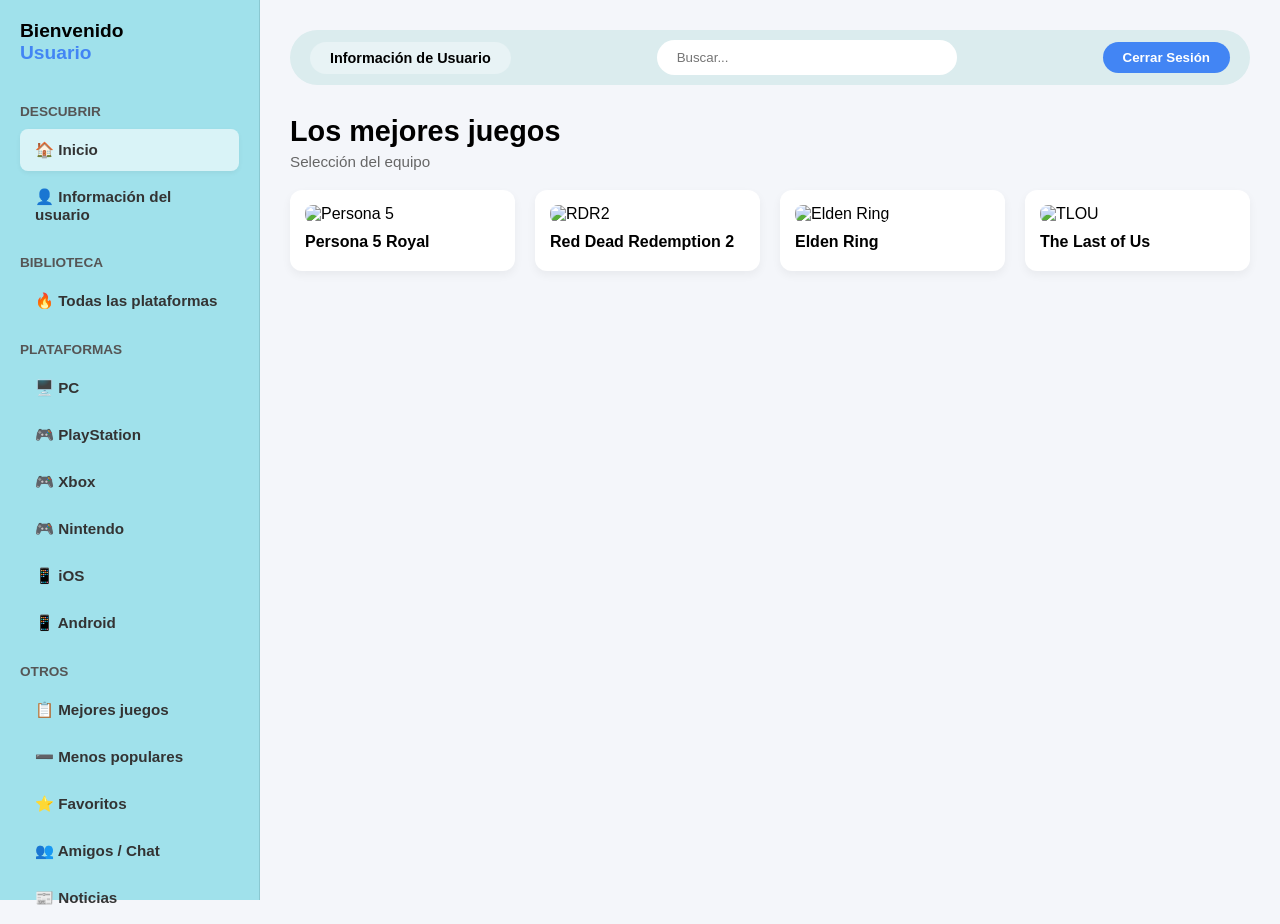
==== dashboard.html @ 687618e6 "Update dashboard.html" ====
<!DOCTYPE html>
<html lang="es">
<head>
    <meta charset="UTF-8">
    <meta name="viewport" content="width=device-width, initial-scale=1.0">
    <title>Dashboard - Comunidad Gamer</title>
    <link rel="stylesheet" href="./css/style.css">
</head>
<body>
    <div class="app-layout">
        
        <aside class="sidebar">
            <h2>Bienvenido <br><span id="navUsername" style="color: #4285f4;">Usuario</span></h2>
            
            <div class="nav-group">
                <h3>Descubrir</h3>
                <button class="nav-item active" data-target="inicio">🏠 Inicio</button>
                <button class="nav-item" data-target="perfil">👤 Información del usuario</button>
            </div>

            <div class="nav-group">
                <h3>Biblioteca</h3>
                <button class="nav-item" data-target="tendencias" data-platform="all">🔥 Todas las plataformas</button>
            </div>

            <!-- NUEVO: Plataformas -->
            <div class="nav-group">
                <h3>Plataformas</h3>
                <button class="nav-item platform-btn" data-platform="1">🖥️ PC</button>
                <button class="nav-item platform-btn" data-platform="2">🎮 PlayStation</button>
                <button class="nav-item platform-btn" data-platform="3">🎮 Xbox</button>
                <button class="nav-item platform-btn" data-platform="4">🎮 Nintendo</button>
                <button class="nav-item platform-btn" data-platform="6">📱 iOS</button>
                <button class="nav-item platform-btn" data-platform="7">📱 Android</button>
            </div>

            <div class="nav-group">
                <h3>Otros</h3>
                <button class="nav-item" data-target="mejores">📋 Mejores juegos</button>
                <button class="nav-item" data-target="menos">➖ Menos populares</button>
                <button class="nav-item" data-target="favoritos">⭐ Favoritos</button>
                <button class="nav-item" data-target="amigos">👥 Amigos / Chat</button>
                <button class="nav-item" data-target="noticias">📰 Noticias</button>
            </div>
        </aside>

        <main class="main-area">
            <header class="topbar">
                <div class="user-badge">Información de Usuario</div>
                <input type="text" class="search-input" placeholder="Buscar...">
                <button id="btnCerrarSesion" class="btn-logout">Cerrar Sesión</button>
            </header>

            <section id="inicio" class="view-section">
                <h1 class="section-title">Los mejores juegos</h1>
                <p class="section-subtitle">Selección del equipo</p>
                <div class="game-grid">
                    <div class="game-card"><img src="https://media.rawg.io/media/games/b2a/b2a1bc2ccbf1a56673ebf115594b29bb.jpg" alt="Persona 5"><h4>Persona 5 Royal</h4></div>
                    <div class="game-card"><img src="https://media.rawg.io/media/games/511/5118aff5091cb3efec399c808f8c598f.jpg" alt="RDR2"><h4>Red Dead Redemption 2</h4></div>
                    <div class="game-card"><img src="https://media.rawg.io/media/games/5ec/5ecac5cb026ec26a56efcc546364e348.jpg" alt="Elden Ring"><h4>Elden Ring</h4></div>
                    <div class="game-card"><img src="https://media.rawg.io/media/games/713/713269608dc8f2f40f5a670a14b2de94.jpg" alt="TLOU"><h4>The Last of Us</h4></div>
                </div>
            </section>

            <section id="perfil" class="view-section d-none">
                <h1 class="section-title">Perfil del Usuario</h1>
                <div style="background: #fff; padding: 30px; border-radius: 15px; margin-top: 20px; box-shadow: 0 4px 8px rgba(0,0,0,0.05); max-width: 500px;">
                    <p><strong>Usuario:</strong> <span id="displayUser">Cargando...</span></p>
                    <p><strong>Correo:</strong> <span id="displayEmail">Cargando...</span></p>
                    <p><strong>Plataforma Favorita:</strong> Multiplataforma</p>
                </div>
            </section>

            <!-- Sección de tendencias (ahora dinámica para plataformas) -->
            <section id="tendencias" class="view-section d-none">
                <h1 class="section-title" id="tituloPlataforma">Juegos</h1>
                <p class="section-subtitle" id="subtituloPlataforma">Explora los títulos más populares</p>
                <div class="game-grid" id="contenedor-juegos">
                    <p>Cargando catálogo...</p>
                </div>
                <button id="btnCargarMas" class="btn-juego" style="margin: 20px auto; display: none; width: auto; padding: 12px 40px; background: #4285f4; border: none; border-radius: 30px; color: white; font-weight: bold; cursor: pointer;">Cargar más</button>
            </section>

            <section id="amigos" class="view-section d-none">
                <h1 class="section-title">Comunidad y Amigos</h1>
                
                <h3 style="margin: 20px 0 10px; font-size: 1.1rem;">Sugerencias de Amistad</h3>
                <div class="friends-container">
                    <div class="friend-card">
                        <div class="friend-info">
                            <div class="friend-avatar" style="background: #e74c3c;">B</div>
                            <div>
                                <h4 style="margin-bottom: 3px;">El Bartolito</h4>
                                <span style="font-size: 0.8rem; color: #666;">Activo hace 2 min.</span>
                            </div>
                        </div>
                        <button class="btn-add-friend" onclick="alert('Solicitud enviada a El Bartolito')">+ Agregar amigo</button>
                    </div>
                    <div class="friend-card">
                        <div class="friend-info">
                            <div class="friend-avatar" style="background: #2ecc71;">L</div>
                            <div>
                                <h4 style="margin-bottom: 3px;">El_Linuxero</h4>
                                <span style="font-size: 0.8rem; color: #666;">Activo hace 2 hor.</span>
                            </div>
                        </div>
                        <button class="btn-add-friend" onclick="alert('Solicitud enviada a El_Linuxero')">+ Agregar amigo</button>
                    </div>
                </div>

                <h3 style="margin: 20px 0 10px; font-size: 1.1rem;">Foro Global</h3>
                <div class="chat-box" id="caja-mensajes"></div>
                <div class="chat-input-area">
                    <input type="text" id="inputMensaje" placeholder="Escribe un mensaje en el foro...">
                    <button id="btnEnviarMensaje">Enviar</button>
                </div>
            </section>

            <section id="noticias" class="view-section d-none">
                <h1 class="section-title">Últimas noticias de videojuegos</h1>
                <div style="display: flex; gap: 20px; background: #fff; padding: 20px; border-radius: 12px; margin-top: 20px;">
                    <img src="https://images.unsplash.com/photo-1542751371-adc38448a05e?q=80&w=400&auto=format&fit=crop" alt="News" style="width: 250px; border-radius: 10px; object-fit: cover;">
                    <div>
                        <h2 style="margin-bottom: 10px;">Actualización de Temporada</h2>
                        <p style="color: #555;">Se han filtrado nuevas mecánicas multiplataforma y actualizaciones de servidores para mejorar la latencia en partidas competitivas.</p>
                    </div>
                </div>
            </section>

            <section id="mejores" class="view-section d-none"><h1 class="section-title">Mejores Juegos</h1><p>Próximamente...</p></section>
            <section id="menos" class="view-section d-none"><h1 class="section-title">Menos populares</h1><p>Próximamente...</p></section>
            <section id="favoritos" class="view-section d-none"><h1 class="section-title">Favoritos</h1><p>Próximamente...</p></section>

        </main>
    </div>

    <script type="module" src="./js/firebase-config.js"></script>
    <script type="module" src="./js/app.js"></script>
</body>
</html>
---- css/style.css ----
:root {
    --bg-sidebar: #a0e1eb;
    --bg-main: #f4f6fa;
    --text-dark: #333;
    --btn-blue: #4285f4;
}

* { margin: 0; padding: 0; box-sizing: border-box; font-family: 'Segoe UI', Tahoma, Geneva, Verdana, sans-serif; }

body { background-color: var(--bg-main); height: 100vh; overflow: hidden; }

/* --- Layout Principal --- */
.app-layout { display: flex; height: 100vh; }

/* --- Menú Lateral --- */
.sidebar {
    width: 260px; background-color: var(--bg-sidebar); padding: 20px;
    display: flex; flex-direction: column; flex-shrink: 0; border-right: 1px solid #8ac8d1;
}
.sidebar h2 { font-size: 1.2rem; color: #000; margin-bottom: 25px; }
.nav-group h3 { font-size: 0.85rem; color: #555; margin: 15px 0 10px 0; font-weight: bold; text-transform: uppercase;}

.nav-item {
    width: 100%; padding: 12px 15px; margin-bottom: 5px; border: none; background: transparent;
    border-radius: 8px; text-align: left; cursor: pointer; font-weight: bold; color: var(--text-dark);
    transition: 0.2s; font-size: 0.95rem;
}
.nav-item.active, .nav-item:hover { background-color: rgba(255,255,255,0.6); box-shadow: 0 2px 5px rgba(0,0,0,0.05); }

/* --- Área Principal --- */
.main-area { flex-grow: 1; padding: 30px; overflow-y: auto; }

/* --- Barra Superior --- */
.topbar {
    display: flex; justify-content: space-between; align-items: center;
    background-color: #dbecee; padding: 10px 20px; border-radius: 30px; margin-bottom: 30px;
}
.user-badge { background: #e8f3f5; padding: 8px 20px; border-radius: 20px; font-weight: bold; font-size: 0.9rem;}
.search-input { border: none; padding: 10px 20px; border-radius: 20px; width: 300px; outline: none; }
.btn-logout { background: var(--btn-blue); color: white; border: none; padding: 8px 20px; border-radius: 20px; cursor: pointer; font-weight: bold;}

/* --- Secciones y Tarjetas --- */
.view-section { animation: fadeIn 0.3s; }
.d-none { display: none !important; }
.section-title { font-size: 1.8rem; margin-bottom: 5px; color: #000; }
.section-subtitle { color: #666; margin-bottom: 20px; font-size: 0.95rem; }

.game-grid { display: grid; grid-template-columns: repeat(auto-fill, minmax(200px, 1fr)); gap: 20px; }
.game-card { background: #fff; border-radius: 12px; padding: 15px; box-shadow: 0 4px 10px rgba(0,0,0,0.05); text-align: left; }
.game-card img { width: 100%; height: 200px; object-fit: cover; border-radius: 8px; margin-bottom: 10px; }
.game-card h4 { font-size: 1rem; color: #000; margin-bottom: 5px; white-space: nowrap; overflow: hidden; text-overflow: ellipsis; }
.game-card .platforms { font-size: 0.75rem; color: #666; margin-bottom: 10px; font-weight: bold; }
.game-card .btn-juego { width: 100%; padding: 8px; background: #000; color: #fff; border: none; border-radius: 6px; cursor: pointer; font-weight: bold; }

/* --- Lista de Amigos y Chat --- */
.friends-container { display: flex; gap: 20px; flex-wrap: wrap; margin-bottom: 30px; }
.friend-card { background: #fff; display: flex; align-items: center; justify-content: space-between; padding: 15px; border-radius: 12px; width: calc(50% - 10px); box-shadow: 0 2px 5px rgba(0,0,0,0.05); }
.friend-info { display: flex; align-items: center; gap: 15px; }
.friend-avatar { width: 50px; height: 50px; background: #ccc; border-radius: 50%; display: flex; align-items: center; justify-content: center; font-weight: bold; font-size: 1.2rem; color: #fff; }
.btn-add-friend { background: var(--btn-blue); color: white; border: none; padding: 8px 15px; border-radius: 20px; cursor: pointer; font-weight: bold; font-size: 0.85rem; }

.chat-box { background: #fff; height: 350px; border-radius: 12px; padding: 20px; overflow-y: auto; box-shadow: 0 4px 8px rgba(0,0,0,0.05); margin-bottom: 15px; border: 1px solid #eee; }
.chat-input-area { display: flex; gap: 10px; }
.chat-input-area input { flex-grow: 1; padding: 15px; border: 1px solid #ddd; border-radius: 12px; outline: none; }
.chat-input-area button { padding: 15px 30px; background: #000; color: #fff; border: none; border-radius: 12px; cursor: pointer; font-weight: bold; }

.msg-bubble { background: #f0f2f5; padding: 10px 15px; border-radius: 15px; display: inline-block; max-width: 70%; margin-bottom: 10px; }
.msg-mine { background: #a0e1eb; text-align: right; margin-left: auto; display: block; }
.msg-author { font-size: 0.8rem; font-weight: bold; color: #555; display: block; margin-bottom: 3px; }

@keyframes fadeIn { from { opacity: 0; } to { opacity: 1; } }
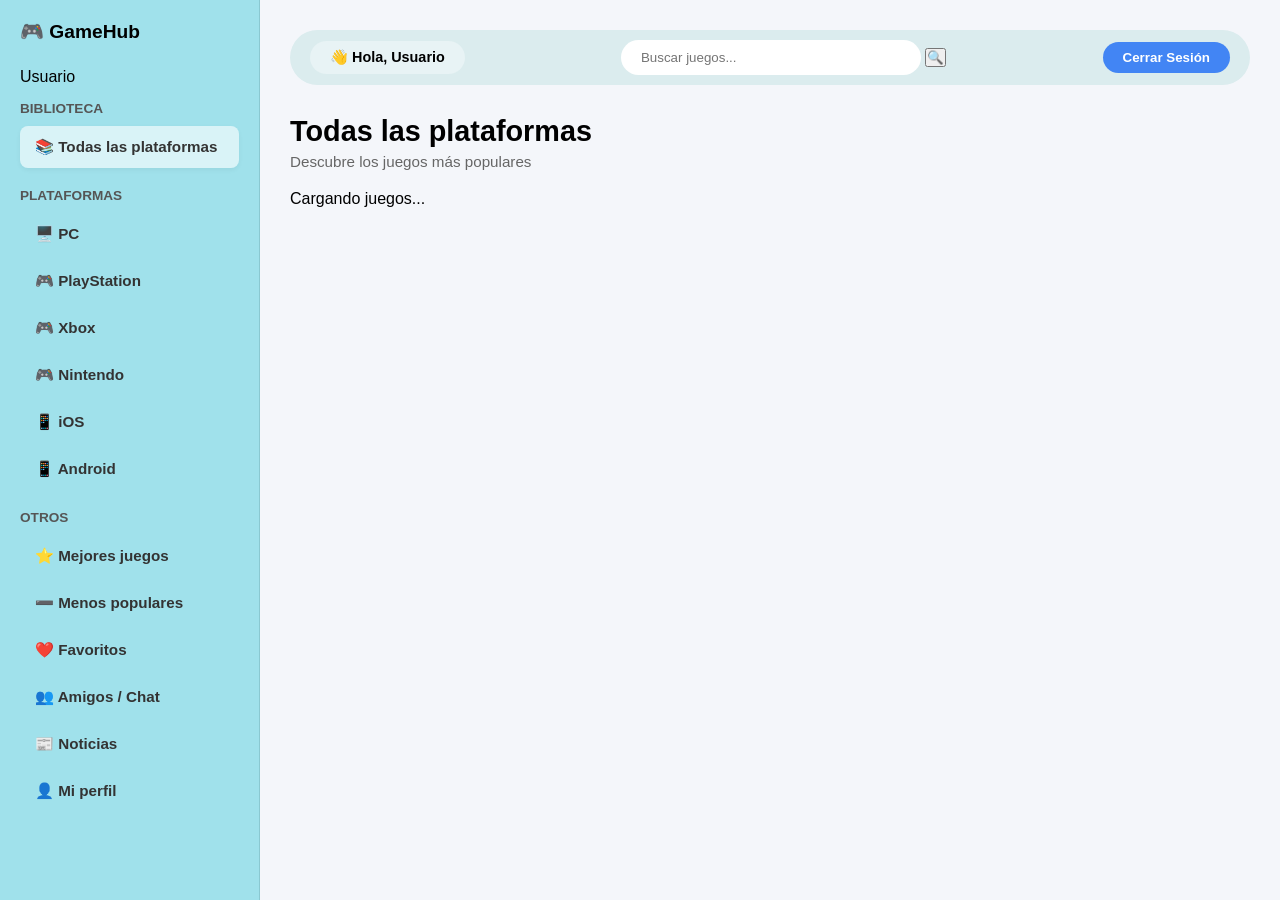
==== commit 45328cd8: "Update dashboard.html" ====
--- a/dashboard.html
+++ b/dashboard.html
@@ -9,127 +9,131 @@
 <body>
     <div class="app-layout">
         
+        <!-- Sidebar -->
         <aside class="sidebar">
-            <h2>Bienvenido <br><span id="navUsername" style="color: #4285f4;">Usuario</span></h2>
-            
-            <div class="nav-group">
-                <h3>Descubrir</h3>
-                <button class="nav-item active" data-target="inicio">🏠 Inicio</button>
-                <button class="nav-item" data-target="perfil">👤 Información del usuario</button>
+            <div class="sidebar-brand">
+                <h2>🎮 GameHub</h2>
+                <span id="navUsername" class="user-name">Usuario</span>
             </div>
 
-            <div class="nav-group">
-                <h3>Biblioteca</h3>
-                <button class="nav-item" data-target="tendencias" data-platform="all">🔥 Todas las plataformas</button>
-            </div>
+            <nav class="sidebar-nav">
+                <!-- BIBLIOTECA -->
+                <div class="nav-group">
+                    <h3>Biblioteca</h3>
+                    <button class="nav-item active" data-target="inicio" data-platform="all">📚 Todas las plataformas</button>
+                </div>
 
-            <!-- NUEVO: Plataformas -->
-            <div class="nav-group">
-                <h3>Plataformas</h3>
-                <button class="nav-item platform-btn" data-platform="1">🖥️ PC</button>
-                <button class="nav-item platform-btn" data-platform="2">🎮 PlayStation</button>
-                <button class="nav-item platform-btn" data-platform="3">🎮 Xbox</button>
-                <button class="nav-item platform-btn" data-platform="4">🎮 Nintendo</button>
-                <button class="nav-item platform-btn" data-platform="6">📱 iOS</button>
-                <button class="nav-item platform-btn" data-platform="7">📱 Android</button>
-            </div>
+                <!-- PLATAFORMAS -->
+                <div class="nav-group">
+                    <h3>Plataformas</h3>
+                    <button class="nav-item platform-btn" data-platform="1">🖥️ PC</button>
+                    <button class="nav-item platform-btn" data-platform="2">🎮 PlayStation</button>
+                    <button class="nav-item platform-btn" data-platform="3">🎮 Xbox</button>
+                    <button class="nav-item platform-btn" data-platform="4">🎮 Nintendo</button>
+                    <button class="nav-item platform-btn" data-platform="6">📱 iOS</button>
+                    <button class="nav-item platform-btn" data-platform="7">📱 Android</button>
+                </div>
 
-            <div class="nav-group">
-                <h3>Otros</h3>
-                <button class="nav-item" data-target="mejores">📋 Mejores juegos</button>
-                <button class="nav-item" data-target="menos">➖ Menos populares</button>
-                <button class="nav-item" data-target="favoritos">⭐ Favoritos</button>
-                <button class="nav-item" data-target="amigos">👥 Amigos / Chat</button>
-                <button class="nav-item" data-target="noticias">📰 Noticias</button>
-            </div>
+                <!-- OTROS -->
+                <div class="nav-group">
+                    <h3>Otros</h3>
+                    <button class="nav-item" data-target="mejores">⭐ Mejores juegos</button>
+                    <button class="nav-item" data-target="menos">➖ Menos populares</button>
+                    <button class="nav-item" data-target="favoritos">❤️ Favoritos</button>
+                    <button class="nav-item" data-target="amigos">👥 Amigos / Chat</button>
+                    <button class="nav-item" data-target="noticias">📰 Noticias</button>
+                    <button class="nav-item" data-target="perfil">👤 Mi perfil</button>
+                </div>
+            </nav>
         </aside>
 
+        <!-- Área principal -->
         <main class="main-area">
+            <!-- Topbar -->
             <header class="topbar">
-                <div class="user-badge">Información de Usuario</div>
-                <input type="text" class="search-input" placeholder="Buscar...">
+                <div class="user-badge">👋 Hola, <span id="displayUserShort">Usuario</span></div>
+                <div class="search-wrapper">
+                    <input type="text" id="searchInput" class="search-input" placeholder="Buscar juegos...">
+                    <button id="btnBuscar" class="btn-search">🔍</button>
+                </div>
                 <button id="btnCerrarSesion" class="btn-logout">Cerrar Sesión</button>
             </header>
 
+            <!-- Sección de Inicio (dinámica) -->
             <section id="inicio" class="view-section">
-                <h1 class="section-title">Los mejores juegos</h1>
-                <p class="section-subtitle">Selección del equipo</p>
-                <div class="game-grid">
-                    <div class="game-card"><img src="https://media.rawg.io/media/games/b2a/b2a1bc2ccbf1a56673ebf115594b29bb.jpg" alt="Persona 5"><h4>Persona 5 Royal</h4></div>
-                    <div class="game-card"><img src="https://media.rawg.io/media/games/511/5118aff5091cb3efec399c808f8c598f.jpg" alt="RDR2"><h4>Red Dead Redemption 2</h4></div>
-                    <div class="game-card"><img src="https://media.rawg.io/media/games/5ec/5ecac5cb026ec26a56efcc546364e348.jpg" alt="Elden Ring"><h4>Elden Ring</h4></div>
-                    <div class="game-card"><img src="https://media.rawg.io/media/games/713/713269608dc8f2f40f5a670a14b2de94.jpg" alt="TLOU"><h4>The Last of Us</h4></div>
+                <div class="section-header">
+                    <h1 class="section-title" id="tituloSeccion">Todas las plataformas</h1>
+                    <p class="section-subtitle" id="subtituloSeccion">Descubre los juegos más populares</p>
+                </div>
+                <div class="game-grid" id="contenedor-juegos">
+                    <p class="loading-text">Cargando juegos...</p>
+                </div>
+                <button id="btnCargarMas" class="btn-load-more">Cargar más juegos</button>
+            </section>
+
+            <!-- Otras secciones (ocultas por defecto) -->
+            <section id="mejores" class="view-section d-none">
+                <h1 class="section-title">Mejores juegos</h1>
+                <p>Próximamente...</p>
+            </section>
+            <section id="menos" class="view-section d-none">
+                <h1 class="section-title">Menos populares</h1>
+                <p>Próximamente...</p>
+            </section>
+            <section id="favoritos" class="view-section d-none">
+                <h1 class="section-title">Favoritos</h1>
+                <p>Próximamente...</p>
+            </section>
+            <section id="amigos" class="view-section d-none">
+                <h1 class="section-title">Amigos y Chat</h1>
+                <div class="friends-container">
+                    <div class="friend-card">
+                        <div class="friend-info">
+                            <div class="friend-avatar" style="background: #e74c3c;">B</div>
+                            <div>
+                                <h4>El Bartolito</h4>
+                                <span style="font-size: 0.8rem; color: #666;">Activo hace 2 min.</span>
+                            </div>
+                        </div>
+                        <button class="btn-add-friend" onclick="alert('Solicitud enviada')">+ Agregar</button>
+                    </div>
+                    <div class="friend-card">
+                        <div class="friend-info">
+                            <div class="friend-avatar" style="background: #2ecc71;">L</div>
+                            <div>
+                                <h4>El_Linuxero</h4>
+                                <span style="font-size: 0.8rem; color: #666;">Activo hace 2 horas</span>
+                            </div>
+                        </div>
+                        <button class="btn-add-friend" onclick="alert('Solicitud enviada')">+ Agregar</button>
+                    </div>
+                </div>
+
+                <h3 style="margin: 20px 0 10px;">Foro Global</h3>
+                <div class="chat-box" id="caja-mensajes"></div>
+                <div class="chat-input-area">
+                    <input type="text" id="inputMensaje" placeholder="Escribe un mensaje...">
+                    <button id="btnEnviarMensaje">Enviar</button>
                 </div>
             </section>
-
+            <section id="noticias" class="view-section d-none">
+                <h1 class="section-title">Noticias</h1>
+                <div style="display: flex; gap: 20px; background: #fff; padding: 20px; border-radius: 12px; margin-top: 20px;">
+                    <img src="https://images.unsplash.com/photo-1542751371-adc38448a05e?q=80&w=400&auto=format&fit=crop" alt="News" style="width: 250px; border-radius: 10px; object-fit: cover;">
+                    <div>
+                        <h2 style="margin-bottom: 10px;">Actualización de Temporada</h2>
+                        <p style="color: #555;">Se han filtrado nuevas mecánicas multiplataforma y actualizaciones de servidores.</p>
+                    </div>
+                </div>
+            </section>
             <section id="perfil" class="view-section d-none">
-                <h1 class="section-title">Perfil del Usuario</h1>
-                <div style="background: #fff; padding: 30px; border-radius: 15px; margin-top: 20px; box-shadow: 0 4px 8px rgba(0,0,0,0.05); max-width: 500px;">
+                <h1 class="section-title">Mi Perfil</h1>
+                <div class="profile-card">
                     <p><strong>Usuario:</strong> <span id="displayUser">Cargando...</span></p>
                     <p><strong>Correo:</strong> <span id="displayEmail">Cargando...</span></p>
                     <p><strong>Plataforma Favorita:</strong> Multiplataforma</p>
                 </div>
             </section>
-
-            <!-- Sección de tendencias (ahora dinámica para plataformas) -->
-            <section id="tendencias" class="view-section d-none">
-                <h1 class="section-title" id="tituloPlataforma">Juegos</h1>
-                <p class="section-subtitle" id="subtituloPlataforma">Explora los títulos más populares</p>
-                <div class="game-grid" id="contenedor-juegos">
-                    <p>Cargando catálogo...</p>
-                </div>
-                <button id="btnCargarMas" class="btn-juego" style="margin: 20px auto; display: none; width: auto; padding: 12px 40px; background: #4285f4; border: none; border-radius: 30px; color: white; font-weight: bold; cursor: pointer;">Cargar más</button>
-            </section>
-
-            <section id="amigos" class="view-section d-none">
-                <h1 class="section-title">Comunidad y Amigos</h1>
-                
-                <h3 style="margin: 20px 0 10px; font-size: 1.1rem;">Sugerencias de Amistad</h3>
-                <div class="friends-container">
-                    <div class="friend-card">
-                        <div class="friend-info">
-                            <div class="friend-avatar" style="background: #e74c3c;">B</div>
-                            <div>
-                                <h4 style="margin-bottom: 3px;">El Bartolito</h4>
-                                <span style="font-size: 0.8rem; color: #666;">Activo hace 2 min.</span>
-                            </div>
-                        </div>
-                        <button class="btn-add-friend" onclick="alert('Solicitud enviada a El Bartolito')">+ Agregar amigo</button>
-                    </div>
-                    <div class="friend-card">
-                        <div class="friend-info">
-                            <div class="friend-avatar" style="background: #2ecc71;">L</div>
-                            <div>
-                                <h4 style="margin-bottom: 3px;">El_Linuxero</h4>
-                                <span style="font-size: 0.8rem; color: #666;">Activo hace 2 hor.</span>
-                            </div>
-                        </div>
-                        <button class="btn-add-friend" onclick="alert('Solicitud enviada a El_Linuxero')">+ Agregar amigo</button>
-                    </div>
-                </div>
-
-                <h3 style="margin: 20px 0 10px; font-size: 1.1rem;">Foro Global</h3>
-                <div class="chat-box" id="caja-mensajes"></div>
-                <div class="chat-input-area">
-                    <input type="text" id="inputMensaje" placeholder="Escribe un mensaje en el foro...">
-                    <button id="btnEnviarMensaje">Enviar</button>
-                </div>
-            </section>
-
-            <section id="noticias" class="view-section d-none">
-                <h1 class="section-title">Últimas noticias de videojuegos</h1>
-                <div style="display: flex; gap: 20px; background: #fff; padding: 20px; border-radius: 12px; margin-top: 20px;">
-                    <img src="https://images.unsplash.com/photo-1542751371-adc38448a05e?q=80&w=400&auto=format&fit=crop" alt="News" style="width: 250px; border-radius: 10px; object-fit: cover;">
-                    <div>
-                        <h2 style="margin-bottom: 10px;">Actualización de Temporada</h2>
-                        <p style="color: #555;">Se han filtrado nuevas mecánicas multiplataforma y actualizaciones de servidores para mejorar la latencia en partidas competitivas.</p>
-                    </div>
-                </div>
-            </section>
-
-            <section id="mejores" class="view-section d-none"><h1 class="section-title">Mejores Juegos</h1><p>Próximamente...</p></section>
-            <section id="menos" class="view-section d-none"><h1 class="section-title">Menos populares</h1><p>Próximamente...</p></section>
-            <section id="favoritos" class="view-section d-none"><h1 class="section-title">Favoritos</h1><p>Próximamente...</p></section>
 
         </main>
     </div>
--- a/css/style.css
+++ b/css/style.css
@@ -16,6 +16,7 @@
 .sidebar {
     width: 260px; background-color: var(--bg-sidebar); padding: 20px;
     display: flex; flex-direction: column; flex-shrink: 0; border-right: 1px solid #8ac8d1;
+    overflow-y: auto;
 }
 .sidebar h2 { font-size: 1.2rem; color: #000; margin-bottom: 25px; }
 .nav-group h3 { font-size: 0.85rem; color: #555; margin: 15px 0 10px 0; font-weight: bold; text-transform: uppercase;}
@@ -46,7 +47,8 @@
 .section-subtitle { color: #666; margin-bottom: 20px; font-size: 0.95rem; }
 
 .game-grid { display: grid; grid-template-columns: repeat(auto-fill, minmax(200px, 1fr)); gap: 20px; }
-.game-card { background: #fff; border-radius: 12px; padding: 15px; box-shadow: 0 4px 10px rgba(0,0,0,0.05); text-align: left; }
+.game-card { background: #fff; border-radius: 12px; padding: 15px; box-shadow: 0 4px 10px rgba(0,0,0,0.05); text-align: left; transition: transform 0.2s; }
+.game-card:hover { transform: translateY(-5px); box-shadow: 0 8px 20px rgba(0,0,0,0.1); }
 .game-card img { width: 100%; height: 200px; object-fit: cover; border-radius: 8px; margin-bottom: 10px; }
 .game-card h4 { font-size: 1rem; color: #000; margin-bottom: 5px; white-space: nowrap; overflow: hidden; text-overflow: ellipsis; }
 .game-card .platforms { font-size: 0.75rem; color: #666; margin-bottom: 10px; font-weight: bold; }
@@ -69,3 +71,9 @@
 .msg-author { font-size: 0.8rem; font-weight: bold; color: #555; display: block; margin-bottom: 3px; }
 
 @keyframes fadeIn { from { opacity: 0; } to { opacity: 1; } }
+
+/* Estilo del botón cargar más */
+#btnCargarMas {
+    margin: 30px auto 10px;
+    display: none;
+}
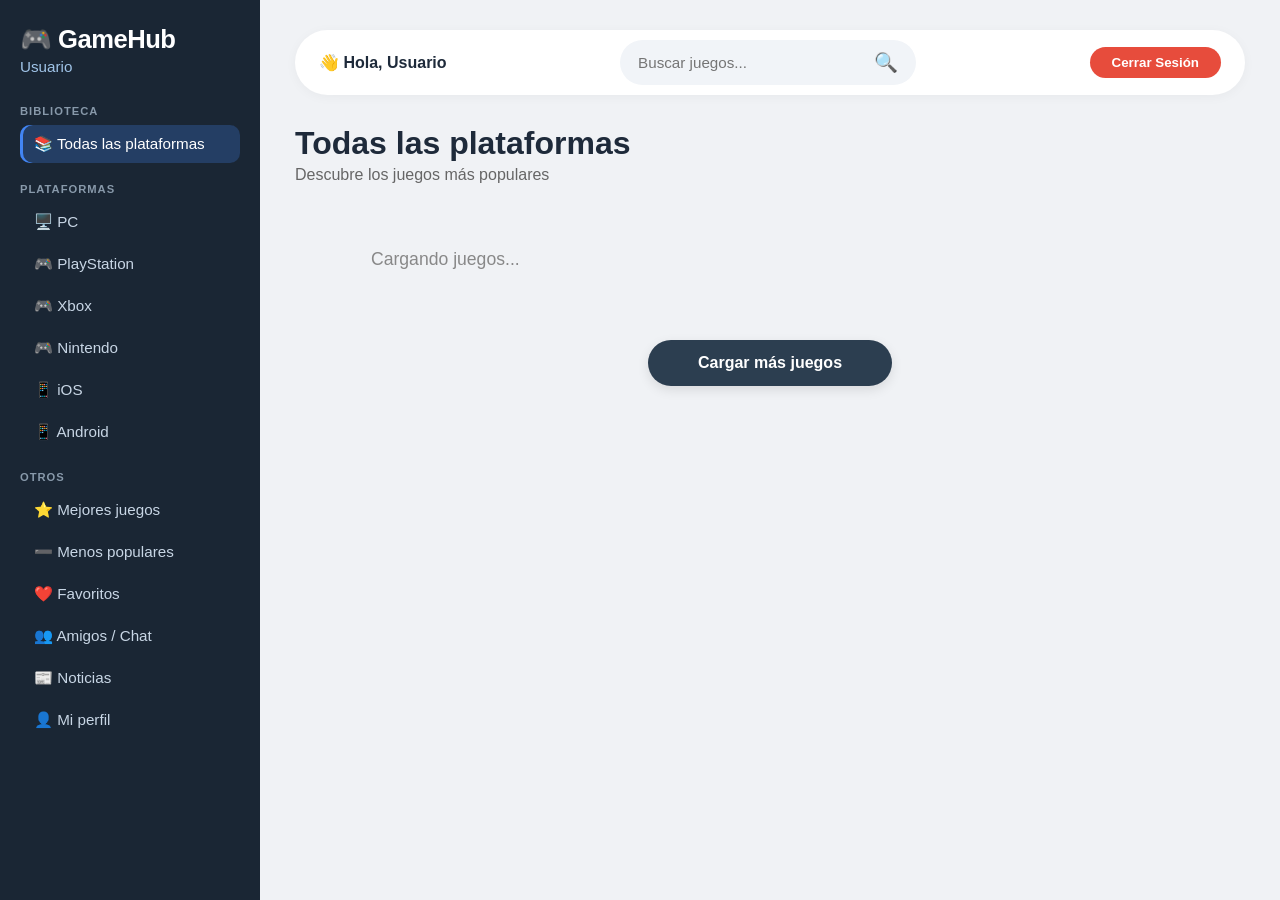
==== commit 414c3671: "Fix HTML structure and improve section titles" ====
--- a/dashboard.html
+++ b/dashboard.html
@@ -8,22 +8,17 @@
 </head>
 <body>
     <div class="app-layout">
-        
         <!-- Sidebar -->
         <aside class="sidebar">
             <div class="sidebar-brand">
                 <h2>🎮 GameHub</h2>
                 <span id="navUsername" class="user-name">Usuario</span>
             </div>
-
             <nav class="sidebar-nav">
-                <!-- BIBLIOTECA -->
                 <div class="nav-group">
                     <h3>Biblioteca</h3>
                     <button class="nav-item active" data-target="inicio" data-platform="all">📚 Todas las plataformas</button>
                 </div>
-
-                <!-- PLATAFORMAS -->
                 <div class="nav-group">
                     <h3>Plataformas</h3>
                     <button class="nav-item platform-btn" data-platform="1">🖥️ PC</button>
@@ -33,8 +28,6 @@
                     <button class="nav-item platform-btn" data-platform="6">📱 iOS</button>
                     <button class="nav-item platform-btn" data-platform="7">📱 Android</button>
                 </div>
-
-                <!-- OTROS -->
                 <div class="nav-group">
                     <h3>Otros</h3>
                     <button class="nav-item" data-target="mejores">⭐ Mejores juegos</button>
@@ -47,7 +40,6 @@
             </nav>
         </aside>
 
-        <!-- Área principal -->
         <main class="main-area">
             <!-- Topbar -->
             <header class="topbar">
@@ -59,7 +51,7 @@
                 <button id="btnCerrarSesion" class="btn-logout">Cerrar Sesión</button>
             </header>
 
-            <!-- Sección de Inicio (dinámica) -->
+            <!-- Inicio -->
             <section id="inicio" class="view-section">
                 <div class="section-header">
                     <h1 class="section-title" id="tituloSeccion">Todas las plataformas</h1>
@@ -71,44 +63,40 @@
                 <button id="btnCargarMas" class="btn-load-more">Cargar más juegos</button>
             </section>
 
-            <!-- Otras secciones (ocultas por defecto) -->
+            <!-- Mejores -->
             <section id="mejores" class="view-section d-none">
-                <h1 class="section-title">Mejores juegos</h1>
-                <p>Próximamente...</p>
+                <div class="section-header">
+                    <h1 class="section-title">⭐ Mejores juegos</h1>
+                    <p class="section-subtitle">Los juegos mejor valorados</p>
+                </div>
+                <div class="game-grid" id="contenedor-mejores"></div>
+                <button id="btnCargarMasMejores" class="btn-load-more">Cargar más</button>
             </section>
+
+            <!-- Menos populares -->
             <section id="menos" class="view-section d-none">
-                <h1 class="section-title">Menos populares</h1>
-                <p>Próximamente...</p>
+                <div class="section-header">
+                    <h1 class="section-title">➖ Menos populares</h1>
+                    <p class="section-subtitle">Juegos con menor rating</p>
+                </div>
+                <div class="game-grid" id="contenedor-menos"></div>
+                <button id="btnCargarMasMenos" class="btn-load-more">Cargar más</button>
             </section>
+
+            <!-- Favoritos -->
             <section id="favoritos" class="view-section d-none">
-                <h1 class="section-title">Favoritos</h1>
-                <p>Próximamente...</p>
+                <div class="section-header">
+                    <h1 class="section-title">❤️ Mis favoritos</h1>
+                    <p class="section-subtitle">Tus juegos favoritos</p>
+                </div>
+                <div class="game-grid" id="contenedor-favoritos"></div>
             </section>
+
+            <!-- Amigos / Chat -->
             <section id="amigos" class="view-section d-none">
                 <h1 class="section-title">Amigos y Chat</h1>
-                <div class="friends-container">
-                    <div class="friend-card">
-                        <div class="friend-info">
-                            <div class="friend-avatar" style="background: #e74c3c;">B</div>
-                            <div>
-                                <h4>El Bartolito</h4>
-                                <span style="font-size: 0.8rem; color: #666;">Activo hace 2 min.</span>
-                            </div>
-                        </div>
-                        <button class="btn-add-friend" onclick="alert('Solicitud enviada')">+ Agregar</button>
-                    </div>
-                    <div class="friend-card">
-                        <div class="friend-info">
-                            <div class="friend-avatar" style="background: #2ecc71;">L</div>
-                            <div>
-                                <h4>El_Linuxero</h4>
-                                <span style="font-size: 0.8rem; color: #666;">Activo hace 2 horas</span>
-                            </div>
-                        </div>
-                        <button class="btn-add-friend" onclick="alert('Solicitud enviada')">+ Agregar</button>
-                    </div>
-                </div>
-
+                <h3 style="margin: 20px 0 10px;">Usuarios registrados</h3>
+                <div id="listaUsuarios" class="friends-container"></div>
                 <h3 style="margin: 20px 0 10px;">Foro Global</h3>
                 <div class="chat-box" id="caja-mensajes"></div>
                 <div class="chat-input-area">
@@ -116,16 +104,17 @@
                     <button id="btnEnviarMensaje">Enviar</button>
                 </div>
             </section>
+
+            <!-- Noticias -->
             <section id="noticias" class="view-section d-none">
-                <h1 class="section-title">Noticias</h1>
-                <div style="display: flex; gap: 20px; background: #fff; padding: 20px; border-radius: 12px; margin-top: 20px;">
-                    <img src="https://images.unsplash.com/photo-1542751371-adc38448a05e?q=80&w=400&auto=format&fit=crop" alt="News" style="width: 250px; border-radius: 10px; object-fit: cover;">
-                    <div>
-                        <h2 style="margin-bottom: 10px;">Actualización de Temporada</h2>
-                        <p style="color: #555;">Se han filtrado nuevas mecánicas multiplataforma y actualizaciones de servidores.</p>
-                    </div>
+                <div class="section-header">
+                    <h1 class="section-title">📰 Noticias de videojuegos</h1>
+                    <p class="section-subtitle">Lo último en el mundo gamer</p>
                 </div>
+                <div id="contenedor-noticias" class="noticias-container"></div>
             </section>
+
+            <!-- Perfil -->
             <section id="perfil" class="view-section d-none">
                 <h1 class="section-title">Mi Perfil</h1>
                 <div class="profile-card">
@@ -134,8 +123,24 @@
                     <p><strong>Plataforma Favorita:</strong> Multiplataforma</p>
                 </div>
             </section>
+        </main>
+    </div>
 
-        </main>
+    <!-- Modal para detalles -->
+    <div id="modalDetalle" class="modal d-none">
+        <div class="modal-content">
+            <span class="modal-close">&times;</span>
+            <div id="detalleJuego">
+                <h2 id="detalleNombre">Nombre</h2>
+                <img id="detalleImagen" src="" alt="">
+                <p id="detalleDescripcion">Descripción</p>
+                <p id="detalleFecha">Fecha de lanzamiento</p>
+                <p id="detalleRating">Rating</p>
+                <p id="detallePlataformas">Plataformas</p>
+                <p id="detalleDesarrollador">Desarrollador</p>
+                <p id="detalleGeneros">Géneros</p>
+            </div>
+        </div>
     </div>
 
     <script type="module" src="./js/firebase-config.js"></script>
--- a/css/style.css
+++ b/css/style.css
@@ -1,79 +1,594 @@
+/* ===== RESET Y VARIABLES ===== */
 :root {
-    --bg-sidebar: #a0e1eb;
-    --bg-main: #f4f6fa;
-    --text-dark: #333;
+    --bg-sidebar: #1a2634;
+    --bg-main: #f0f2f5;
+    --text-light: #e8edf2;
+    --text-dark: #1e2a3a;
     --btn-blue: #4285f4;
-}
-
-* { margin: 0; padding: 0; box-sizing: border-box; font-family: 'Segoe UI', Tahoma, Geneva, Verdana, sans-serif; }
-
-body { background-color: var(--bg-main); height: 100vh; overflow: hidden; }
-
-/* --- Layout Principal --- */
-.app-layout { display: flex; height: 100vh; }
-
-/* --- Menú Lateral --- */
+    --btn-hover: #2b6ed7;
+    --card-bg: #ffffff;
+    --shadow: 0 8px 24px rgba(0, 0, 0, 0.08);
+    --radius: 16px;
+}
+
+* {
+    margin: 0;
+    padding: 0;
+    box-sizing: border-box;
+    font-family: 'Segoe UI', 'Helvetica Neue', sans-serif;
+}
+
+body {
+    background-color: var(--bg-main);
+    height: 100vh;
+    overflow: hidden;
+}
+
+/* ===== PÁGINAS DE AUTENTICACIÓN ===== */
+.auth-body {
+    display: flex;
+    justify-content: center;
+    align-items: center;
+    background: linear-gradient(145deg, #0b1a2b, #1e3a5f);
+    height: 100vh;
+    margin: 0;
+}
+
+.auth-container {
+    width: 100%;
+    max-width: 420px;
+    padding: 20px;
+}
+
+.auth-card {
+    background: rgba(255, 255, 255, 0.95);
+    backdrop-filter: blur(10px);
+    padding: 40px 35px;
+    border-radius: var(--radius);
+    box-shadow: 0 20px 60px rgba(0, 0, 0, 0.3);
+    text-align: center;
+    transition: transform 0.3s;
+}
+
+.auth-card h2 {
+    font-size: 2rem;
+    font-weight: 700;
+    color: var(--text-dark);
+    margin-bottom: 8px;
+}
+
+.auth-subtitle {
+    color: #666;
+    font-size: 0.95rem;
+    margin-bottom: 25px;
+}
+
+.auth-card .input-group {
+    margin-bottom: 18px;
+    text-align: left;
+}
+
+.auth-card input[type="email"],
+.auth-card input[type="password"],
+.auth-card input[type="text"] {
+    width: 100%;
+    padding: 14px 18px;
+    border: 1px solid #dce0e6;
+    border-radius: 12px;
+    font-size: 1rem;
+    transition: 0.2s;
+    background: #f8fafc;
+}
+
+.auth-card input:focus {
+    border-color: var(--btn-blue);
+    outline: none;
+    box-shadow: 0 0 0 3px rgba(66, 133, 244, 0.2);
+}
+
+.checkbox-group {
+    display: flex;
+    align-items: center;
+    gap: 10px;
+    font-size: 0.95rem;
+    color: #444;
+}
+
+.checkbox-group input {
+    width: 18px;
+    height: 18px;
+    cursor: pointer;
+}
+
+.btn-submit {
+    width: 100%;
+    padding: 14px;
+    background: var(--btn-blue);
+    color: white;
+    border: none;
+    border-radius: 12px;
+    font-size: 1.1rem;
+    font-weight: 600;
+    cursor: pointer;
+    transition: 0.2s;
+    margin-top: 10px;
+}
+
+.btn-submit:hover {
+    background: var(--btn-hover);
+    transform: translateY(-2px);
+    box-shadow: 0 6px 20px rgba(66, 133, 244, 0.3);
+}
+
+.auth-links {
+    display: flex;
+    justify-content: space-between;
+    margin-top: 20px;
+    font-size: 0.9rem;
+}
+
+.auth-links a {
+    color: var(--btn-blue);
+    text-decoration: none;
+    font-weight: 500;
+}
+
+.auth-links a:hover {
+    text-decoration: underline;
+}
+
+.auth-terms {
+    font-size: 0.75rem;
+    color: #888;
+    margin-top: 18px;
+}
+
+/* ===== LAYOUT PRINCIPAL ===== */
+.app-layout {
+    display: flex;
+    height: 100vh;
+}
+
+/* ===== SIDEBAR ===== */
 .sidebar {
-    width: 260px; background-color: var(--bg-sidebar); padding: 20px;
-    display: flex; flex-direction: column; flex-shrink: 0; border-right: 1px solid #8ac8d1;
+    width: 260px;
+    background: var(--bg-sidebar);
+    padding: 24px 20px;
+    display: flex;
+    flex-direction: column;
+    flex-shrink: 0;
     overflow-y: auto;
-}
-.sidebar h2 { font-size: 1.2rem; color: #000; margin-bottom: 25px; }
-.nav-group h3 { font-size: 0.85rem; color: #555; margin: 15px 0 10px 0; font-weight: bold; text-transform: uppercase;}
+    color: var(--text-light);
+}
+
+.sidebar-brand {
+    margin-bottom: 30px;
+}
+
+.sidebar-brand h2 {
+    font-size: 1.6rem;
+    font-weight: 700;
+    color: #fff;
+    letter-spacing: -0.5px;
+}
+
+.sidebar-brand .user-name {
+    display: block;
+    font-size: 0.95rem;
+    color: #a0c4e8;
+    margin-top: 4px;
+}
+
+.sidebar-nav {
+    flex: 1;
+}
+
+.nav-group {
+    margin-bottom: 20px;
+}
+
+.nav-group h3 {
+    font-size: 0.7rem;
+    text-transform: uppercase;
+    letter-spacing: 1px;
+    color: #8899aa;
+    margin-bottom: 8px;
+}
 
 .nav-item {
-    width: 100%; padding: 12px 15px; margin-bottom: 5px; border: none; background: transparent;
-    border-radius: 8px; text-align: left; cursor: pointer; font-weight: bold; color: var(--text-dark);
-    transition: 0.2s; font-size: 0.95rem;
-}
-.nav-item.active, .nav-item:hover { background-color: rgba(255,255,255,0.6); box-shadow: 0 2px 5px rgba(0,0,0,0.05); }
-
-/* --- Área Principal --- */
-.main-area { flex-grow: 1; padding: 30px; overflow-y: auto; }
-
-/* --- Barra Superior --- */
+    width: 100%;
+    padding: 10px 14px;
+    margin-bottom: 4px;
+    border: none;
+    background: transparent;
+    border-radius: 10px;
+    text-align: left;
+    cursor: pointer;
+    font-weight: 500;
+    color: #c8d6e5;
+    transition: 0.2s;
+    font-size: 0.95rem;
+    display: flex;
+    align-items: center;
+    gap: 8px;
+}
+
+.nav-item:hover {
+    background: rgba(255, 255, 255, 0.08);
+    color: #fff;
+}
+
+.nav-item.active {
+    background: rgba(66, 133, 244, 0.25);
+    color: #fff;
+    box-shadow: inset 3px 0 0 var(--btn-blue);
+}
+
+/* ===== ÁREA PRINCIPAL ===== */
+.main-area {
+    flex: 1;
+    padding: 30px 35px;
+    overflow-y: auto;
+    background: var(--bg-main);
+}
+
+/* ===== TOPBAR ===== */
 .topbar {
-    display: flex; justify-content: space-between; align-items: center;
-    background-color: #dbecee; padding: 10px 20px; border-radius: 30px; margin-bottom: 30px;
-}
-.user-badge { background: #e8f3f5; padding: 8px 20px; border-radius: 20px; font-weight: bold; font-size: 0.9rem;}
-.search-input { border: none; padding: 10px 20px; border-radius: 20px; width: 300px; outline: none; }
-.btn-logout { background: var(--btn-blue); color: white; border: none; padding: 8px 20px; border-radius: 20px; cursor: pointer; font-weight: bold;}
-
-/* --- Secciones y Tarjetas --- */
-.view-section { animation: fadeIn 0.3s; }
-.d-none { display: none !important; }
-.section-title { font-size: 1.8rem; margin-bottom: 5px; color: #000; }
-.section-subtitle { color: #666; margin-bottom: 20px; font-size: 0.95rem; }
-
-.game-grid { display: grid; grid-template-columns: repeat(auto-fill, minmax(200px, 1fr)); gap: 20px; }
-.game-card { background: #fff; border-radius: 12px; padding: 15px; box-shadow: 0 4px 10px rgba(0,0,0,0.05); text-align: left; transition: transform 0.2s; }
-.game-card:hover { transform: translateY(-5px); box-shadow: 0 8px 20px rgba(0,0,0,0.1); }
-.game-card img { width: 100%; height: 200px; object-fit: cover; border-radius: 8px; margin-bottom: 10px; }
-.game-card h4 { font-size: 1rem; color: #000; margin-bottom: 5px; white-space: nowrap; overflow: hidden; text-overflow: ellipsis; }
-.game-card .platforms { font-size: 0.75rem; color: #666; margin-bottom: 10px; font-weight: bold; }
-.game-card .btn-juego { width: 100%; padding: 8px; background: #000; color: #fff; border: none; border-radius: 6px; cursor: pointer; font-weight: bold; }
-
-/* --- Lista de Amigos y Chat --- */
-.friends-container { display: flex; gap: 20px; flex-wrap: wrap; margin-bottom: 30px; }
-.friend-card { background: #fff; display: flex; align-items: center; justify-content: space-between; padding: 15px; border-radius: 12px; width: calc(50% - 10px); box-shadow: 0 2px 5px rgba(0,0,0,0.05); }
-.friend-info { display: flex; align-items: center; gap: 15px; }
-.friend-avatar { width: 50px; height: 50px; background: #ccc; border-radius: 50%; display: flex; align-items: center; justify-content: center; font-weight: bold; font-size: 1.2rem; color: #fff; }
-.btn-add-friend { background: var(--btn-blue); color: white; border: none; padding: 8px 15px; border-radius: 20px; cursor: pointer; font-weight: bold; font-size: 0.85rem; }
-
-.chat-box { background: #fff; height: 350px; border-radius: 12px; padding: 20px; overflow-y: auto; box-shadow: 0 4px 8px rgba(0,0,0,0.05); margin-bottom: 15px; border: 1px solid #eee; }
-.chat-input-area { display: flex; gap: 10px; }
-.chat-input-area input { flex-grow: 1; padding: 15px; border: 1px solid #ddd; border-radius: 12px; outline: none; }
-.chat-input-area button { padding: 15px 30px; background: #000; color: #fff; border: none; border-radius: 12px; cursor: pointer; font-weight: bold; }
-
-.msg-bubble { background: #f0f2f5; padding: 10px 15px; border-radius: 15px; display: inline-block; max-width: 70%; margin-bottom: 10px; }
-.msg-mine { background: #a0e1eb; text-align: right; margin-left: auto; display: block; }
-.msg-author { font-size: 0.8rem; font-weight: bold; color: #555; display: block; margin-bottom: 3px; }
-
-@keyframes fadeIn { from { opacity: 0; } to { opacity: 1; } }
-
-/* Estilo del botón cargar más */
-#btnCargarMas {
+    display: flex;
+    justify-content: space-between;
+    align-items: center;
+    background: #ffffff;
+    padding: 10px 24px;
+    border-radius: 50px;
+    box-shadow: 0 2px 12px rgba(0, 0, 0, 0.04);
+    margin-bottom: 30px;
+}
+
+.user-badge {
+    font-weight: 600;
+    color: var(--text-dark);
+}
+
+.search-wrapper {
+    display: flex;
+    align-items: center;
+    gap: 6px;
+    background: #f1f4f8;
+    border-radius: 40px;
+    padding: 4px 8px 4px 18px;
+}
+
+.search-input {
+    border: none;
+    background: transparent;
+    padding: 10px 0;
+    width: 220px;
+    font-size: 0.95rem;
+    outline: none;
+}
+
+.btn-search {
+    background: none;
+    border: none;
+    font-size: 1.2rem;
+    cursor: pointer;
+    color: #555;
+    padding: 6px 10px;
+    border-radius: 30px;
+    transition: 0.2s;
+}
+
+.btn-search:hover {
+    background: #e2e6ed;
+}
+
+.btn-logout {
+    background: #e74c3c;
+    color: white;
+    border: none;
+    padding: 8px 22px;
+    border-radius: 30px;
+    font-weight: 600;
+    cursor: pointer;
+    transition: 0.2s;
+}
+
+.btn-logout:hover {
+    background: #c0392b;
+    transform: scale(1.02);
+}
+
+/* ===== SECCIONES ===== */
+.view-section {
+    animation: fadeIn 0.3s ease;
+}
+
+.d-none {
+    display: none !important;
+}
+
+.section-header {
+    margin-bottom: 25px;
+}
+
+.section-title {
+    font-size: 2rem;
+    font-weight: 700;
+    color: var(--text-dark);
+}
+
+.section-subtitle {
+    color: #666;
+    font-size: 1rem;
+    margin-top: 4px;
+}
+
+/* ===== GRID DE JUEGOS ===== */
+.game-grid {
+    display: grid;
+    grid-template-columns: repeat(auto-fill, minmax(220px, 1fr));
+    gap: 24px;
+}
+
+.game-card {
+    background: var(--card-bg);
+    border-radius: var(--radius);
+    overflow: hidden;
+    box-shadow: var(--shadow);
+    transition: 0.25s ease;
+    display: flex;
+    flex-direction: column;
+}
+
+.game-card:hover {
+    transform: translateY(-6px);
+    box-shadow: 0 12px 32px rgba(0, 0, 0, 0.12);
+}
+
+.game-card img {
+    width: 100%;
+    height: 160px;
+    object-fit: cover;
+    display: block;
+}
+
+.game-card-content {
+    padding: 16px;
+    flex: 1;
+    display: flex;
+    flex-direction: column;
+}
+
+.game-card h4 {
+    font-size: 1.05rem;
+    font-weight: 600;
+    color: var(--text-dark);
+    margin-bottom: 4px;
+    white-space: nowrap;
+    overflow: hidden;
+    text-overflow: ellipsis;
+}
+
+.game-card .platforms {
+    font-size: 0.75rem;
+    color: #777;
+    margin-bottom: 6px;
+    font-weight: 500;
+}
+
+.game-card .rating {
+    font-size: 0.85rem;
+    color: #f1c40f;
+    margin-bottom: 6px;
+}
+
+.game-card .genres {
+    font-size: 0.75rem;
+    color: #888;
+    margin-bottom: 10px;
+    flex: 1;
+}
+
+.btn-juego {
+    width: 100%;
+    padding: 10px;
+    background: var(--btn-blue);
+    color: #fff;
+    border: none;
+    border-radius: 10px;
+    font-weight: 600;
+    cursor: pointer;
+    transition: 0.2s;
+}
+
+.btn-juego:hover {
+    background: var(--btn-hover);
+}
+
+/* ===== BOTÓN CARGAR MÁS ===== */
+.btn-load-more {
+    display: block;
     margin: 30px auto 10px;
-    display: none;
-}
+    padding: 14px 50px;
+    background: #2c3e50;
+    color: white;
+    border: none;
+    border-radius: 40px;
+    font-weight: 600;
+    font-size: 1rem;
+    cursor: pointer;
+    transition: 0.2s;
+    box-shadow: 0 4px 12px rgba(0,0,0,0.1);
+}
+
+.btn-load-more:hover {
+    background: #1a2634;
+    transform: scale(1.02);
+}
+
+/* ===== PERFIL ===== */
+.profile-card {
+    background: #fff;
+    padding: 30px;
+    border-radius: var(--radius);
+    max-width: 500px;
+    box-shadow: var(--shadow);
+}
+
+.profile-card p {
+    font-size: 1rem;
+    margin-bottom: 12px;
+}
+
+/* ===== AMIGOS Y CHAT ===== */
+.friends-container {
+    display: flex;
+    gap: 20px;
+    flex-wrap: wrap;
+    margin-bottom: 30px;
+}
+
+.friend-card {
+    background: #fff;
+    display: flex;
+    align-items: center;
+    justify-content: space-between;
+    padding: 16px 20px;
+    border-radius: var(--radius);
+    width: calc(50% - 10px);
+    box-shadow: var(--shadow);
+}
+
+.friend-info {
+    display: flex;
+    align-items: center;
+    gap: 15px;
+}
+
+.friend-avatar {
+    width: 48px;
+    height: 48px;
+    border-radius: 50%;
+    display: flex;
+    align-items: center;
+    justify-content: center;
+    font-weight: 700;
+    font-size: 1.2rem;
+    color: #fff;
+}
+
+.btn-add-friend {
+    background: var(--btn-blue);
+    color: white;
+    border: none;
+    padding: 8px 18px;
+    border-radius: 30px;
+    cursor: pointer;
+    font-weight: 600;
+    transition: 0.2s;
+}
+
+.btn-add-friend:hover {
+    background: var(--btn-hover);
+}
+
+.chat-box {
+    background: #fff;
+    height: 320px;
+    border-radius: var(--radius);
+    padding: 20px;
+    overflow-y: auto;
+    box-shadow: var(--shadow);
+    margin-bottom: 15px;
+    border: 1px solid #eee;
+}
+
+.chat-input-area {
+    display: flex;
+    gap: 12px;
+}
+
+.chat-input-area input {
+    flex: 1;
+    padding: 14px 20px;
+    border: 1px solid #ddd;
+    border-radius: 30px;
+    outline: none;
+    font-size: 0.95rem;
+}
+
+.chat-input-area button {
+    padding: 14px 30px;
+    background: #2c3e50;
+    color: #fff;
+    border: none;
+    border-radius: 30px;
+    font-weight: 600;
+    cursor: pointer;
+    transition: 0.2s;
+}
+
+.chat-input-area button:hover {
+    background: #1a2634;
+}
+
+.msg-bubble {
+    background: #f0f2f5;
+    padding: 10px 16px;
+    border-radius: 18px;
+    display: inline-block;
+    max-width: 70%;
+    margin-bottom: 10px;
+}
+
+.msg-mine {
+    background: #d4e3fd;
+    margin-left: auto;
+    display: block;
+}
+
+.msg-author {
+    font-size: 0.75rem;
+    font-weight: 700;
+    color: #444;
+    display: block;
+    margin-bottom: 2px;
+}
+
+/* ===== ANIMACIONES ===== */
+@keyframes fadeIn {
+    from { opacity: 0; transform: translateY(10px); }
+    to { opacity: 1; transform: translateY(0); }
+}
+
+/* ===== RESPONSIVE ===== */
+@media (max-width: 768px) {
+    .sidebar {
+        width: 200px;
+        padding: 16px;
+    }
+    .main-area {
+        padding: 20px;
+    }
+    .game-grid {
+        grid-template-columns: repeat(auto-fill, minmax(160px, 1fr));
+    }
+    .friend-card {
+        width: 100%;
+    }
+    .topbar {
+        flex-wrap: wrap;
+        gap: 10px;
+        border-radius: 20px;
+        padding: 12px 18px;
+    }
+    .search-input {
+        width: 140px;
+    }
+}
+.loading-text {
+    text-align: center;
+    color: #888;
+    font-size: 1.1rem;
+    padding: 40px 0;
+}
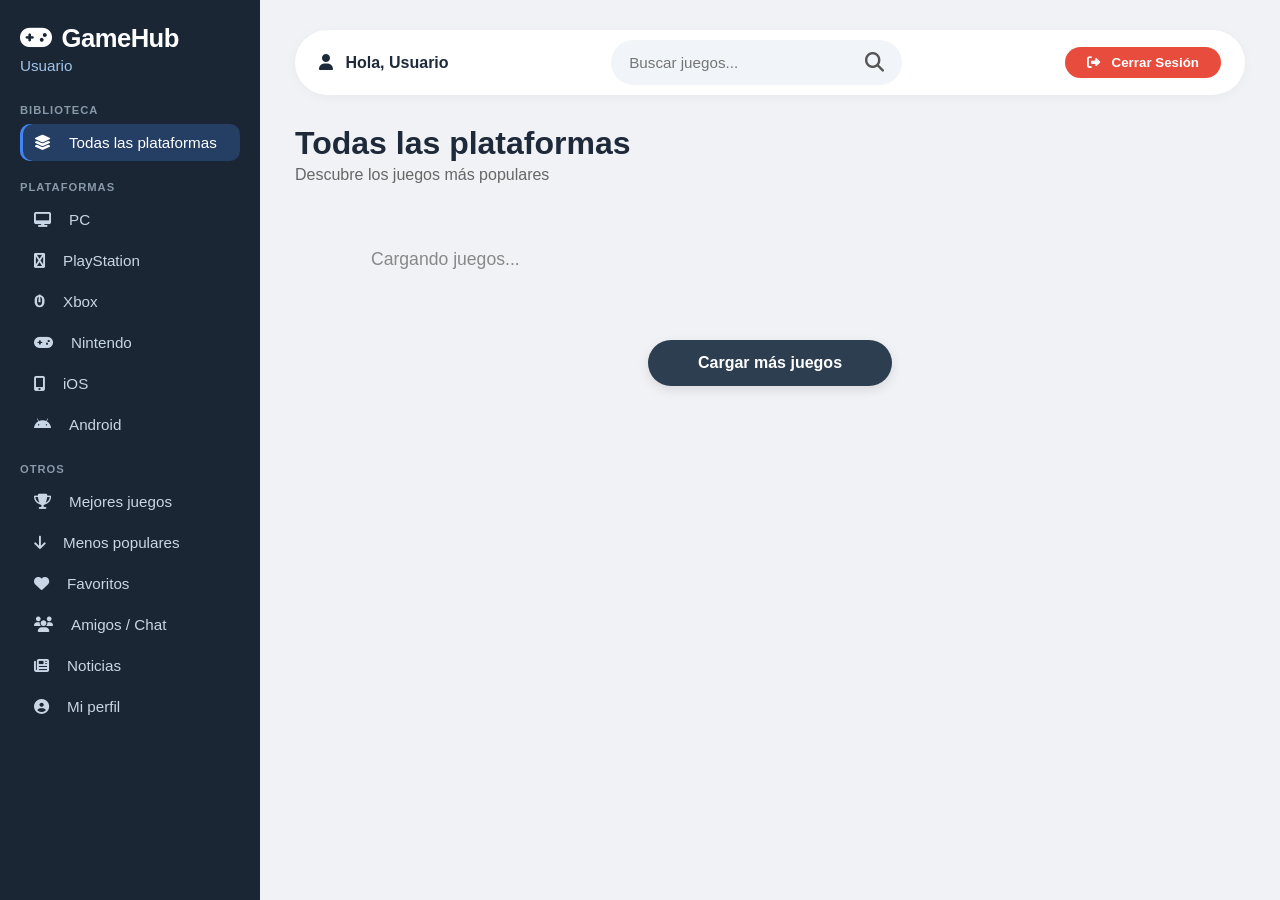
==== commit 84f8eebd: "Update dashboard.html" ====
--- a/dashboard.html
+++ b/dashboard.html
@@ -4,54 +4,52 @@
     <meta charset="UTF-8">
     <meta name="viewport" content="width=device-width, initial-scale=1.0">
     <title>Dashboard - Comunidad Gamer</title>
+    <link rel="stylesheet" href="https://cdnjs.cloudflare.com/ajax/libs/font-awesome/6.5.1/css/all.min.css">
     <link rel="stylesheet" href="./css/style.css">
 </head>
 <body>
     <div class="app-layout">
-        <!-- Sidebar -->
         <aside class="sidebar">
             <div class="sidebar-brand">
-                <h2>🎮 GameHub</h2>
+                <h2><i class="fas fa-gamepad" style="margin-right: 10px;"></i>GameHub</h2>
                 <span id="navUsername" class="user-name">Usuario</span>
             </div>
             <nav class="sidebar-nav">
                 <div class="nav-group">
                     <h3>Biblioteca</h3>
-                    <button class="nav-item active" data-target="inicio" data-platform="all">📚 Todas las plataformas</button>
+                    <button class="nav-item active" data-target="inicio" data-platform="all"><i class="fas fa-layer-group" style="margin-right: 10px;"></i> Todas las plataformas</button>
                 </div>
                 <div class="nav-group">
                     <h3>Plataformas</h3>
-                    <button class="nav-item platform-btn" data-platform="1">🖥️ PC</button>
-                    <button class="nav-item platform-btn" data-platform="2">🎮 PlayStation</button>
-                    <button class="nav-item platform-btn" data-platform="3">🎮 Xbox</button>
-                    <button class="nav-item platform-btn" data-platform="4">🎮 Nintendo</button>
-                    <button class="nav-item platform-btn" data-platform="6">📱 iOS</button>
-                    <button class="nav-item platform-btn" data-platform="7">📱 Android</button>
+                    <button class="nav-item platform-btn" data-platform="1"><i class="fas fa-desktop" style="margin-right: 10px;"></i> PC</button>
+                    <button class="nav-item platform-btn" data-platform="2"><i class="fas fa-playstation" style="margin-right: 10px;"></i> PlayStation</button>
+                    <button class="nav-item platform-btn" data-platform="3"><i class="fas fa-xbox" style="margin-right: 10px;"></i> Xbox</button>
+                    <button class="nav-item platform-btn" data-platform="4"><i class="fas fa-gamepad" style="margin-right: 10px;"></i> Nintendo</button>
+                    <button class="nav-item platform-btn" data-platform="6"><i class="fas fa-mobile-alt" style="margin-right: 10px;"></i> iOS</button>
+                    <button class="nav-item platform-btn" data-platform="7"><i class="fab fa-android" style="margin-right: 10px;"></i> Android</button>
                 </div>
                 <div class="nav-group">
                     <h3>Otros</h3>
-                    <button class="nav-item" data-target="mejores">⭐ Mejores juegos</button>
-                    <button class="nav-item" data-target="menos">➖ Menos populares</button>
-                    <button class="nav-item" data-target="favoritos">❤️ Favoritos</button>
-                    <button class="nav-item" data-target="amigos">👥 Amigos / Chat</button>
-                    <button class="nav-item" data-target="noticias">📰 Noticias</button>
-                    <button class="nav-item" data-target="perfil">👤 Mi perfil</button>
+                    <button class="nav-item" data-target="mejores"><i class="fas fa-trophy" style="margin-right: 10px;"></i> Mejores juegos</button>
+                    <button class="nav-item" data-target="menos"><i class="fas fa-arrow-down" style="margin-right: 10px;"></i> Menos populares</button>
+                    <button class="nav-item" data-target="favoritos"><i class="fas fa-heart" style="margin-right: 10px;"></i> Favoritos</button>
+                    <button class="nav-item" data-target="amigos"><i class="fas fa-users" style="margin-right: 10px;"></i> Amigos / Chat</button>
+                    <button class="nav-item" data-target="noticias"><i class="fas fa-newspaper" style="margin-right: 10px;"></i> Noticias</button>
+                    <button class="nav-item" data-target="perfil"><i class="fas fa-user-circle" style="margin-right: 10px;"></i> Mi perfil</button>
                 </div>
             </nav>
         </aside>
 
         <main class="main-area">
-            <!-- Topbar -->
             <header class="topbar">
-                <div class="user-badge">👋 Hola, <span id="displayUserShort">Usuario</span></div>
+                <div class="user-badge"><i class="fas fa-user" style="margin-right: 8px;"></i> Hola, <span id="displayUserShort">Usuario</span></div>
                 <div class="search-wrapper">
                     <input type="text" id="searchInput" class="search-input" placeholder="Buscar juegos...">
-                    <button id="btnBuscar" class="btn-search">🔍</button>
+                    <button id="btnBuscar" class="btn-search"><i class="fas fa-search"></i></button>
                 </div>
-                <button id="btnCerrarSesion" class="btn-logout">Cerrar Sesión</button>
+                <button id="btnCerrarSesion" class="btn-logout"><i class="fas fa-sign-out-alt" style="margin-right: 8px;"></i> Cerrar Sesión</button>
             </header>
 
-            <!-- Inicio -->
             <section id="inicio" class="view-section">
                 <div class="section-header">
                     <h1 class="section-title" id="tituloSeccion">Todas las plataformas</h1>
@@ -63,60 +61,54 @@
                 <button id="btnCargarMas" class="btn-load-more">Cargar más juegos</button>
             </section>
 
-            <!-- Mejores -->
             <section id="mejores" class="view-section d-none">
                 <div class="section-header">
-                    <h1 class="section-title">⭐ Mejores juegos</h1>
+                    <h1 class="section-title"><i class="fas fa-trophy" style="margin-right: 10px;"></i> Mejores juegos</h1>
                     <p class="section-subtitle">Los juegos mejor valorados</p>
                 </div>
                 <div class="game-grid" id="contenedor-mejores"></div>
                 <button id="btnCargarMasMejores" class="btn-load-more">Cargar más</button>
             </section>
 
-            <!-- Menos populares -->
             <section id="menos" class="view-section d-none">
                 <div class="section-header">
-                    <h1 class="section-title">➖ Menos populares</h1>
+                    <h1 class="section-title"><i class="fas fa-arrow-down" style="margin-right: 10px;"></i> Menos populares</h1>
                     <p class="section-subtitle">Juegos con menor rating</p>
                 </div>
                 <div class="game-grid" id="contenedor-menos"></div>
                 <button id="btnCargarMasMenos" class="btn-load-more">Cargar más</button>
             </section>
 
-            <!-- Favoritos -->
             <section id="favoritos" class="view-section d-none">
                 <div class="section-header">
-                    <h1 class="section-title">❤️ Mis favoritos</h1>
+                    <h1 class="section-title"><i class="fas fa-heart" style="margin-right: 10px;"></i> Mis favoritos</h1>
                     <p class="section-subtitle">Tus juegos favoritos</p>
                 </div>
                 <div class="game-grid" id="contenedor-favoritos"></div>
             </section>
 
-            <!-- Amigos / Chat -->
             <section id="amigos" class="view-section d-none">
-                <h1 class="section-title">Amigos y Chat</h1>
+                <h1 class="section-title"><i class="fas fa-users" style="margin-right: 10px;"></i> Amigos y Chat</h1>
                 <h3 style="margin: 20px 0 10px;">Usuarios registrados</h3>
                 <div id="listaUsuarios" class="friends-container"></div>
                 <h3 style="margin: 20px 0 10px;">Foro Global</h3>
                 <div class="chat-box" id="caja-mensajes"></div>
                 <div class="chat-input-area">
                     <input type="text" id="inputMensaje" placeholder="Escribe un mensaje...">
-                    <button id="btnEnviarMensaje">Enviar</button>
+                    <button id="btnEnviarMensaje"><i class="fas fa-paper-plane" style="margin-right: 6px;"></i> Enviar</button>
                 </div>
             </section>
 
-            <!-- Noticias -->
             <section id="noticias" class="view-section d-none">
                 <div class="section-header">
-                    <h1 class="section-title">📰 Noticias de videojuegos</h1>
+                    <h1 class="section-title"><i class="fas fa-newspaper" style="margin-right: 10px;"></i> Noticias de videojuegos</h1>
                     <p class="section-subtitle">Lo último en el mundo gamer</p>
                 </div>
                 <div id="contenedor-noticias" class="noticias-container"></div>
             </section>
 
-            <!-- Perfil -->
             <section id="perfil" class="view-section d-none">
-                <h1 class="section-title">Mi Perfil</h1>
+                <h1 class="section-title"><i class="fas fa-user-circle" style="margin-right: 10px;"></i> Mi Perfil</h1>
                 <div class="profile-card">
                     <p><strong>Usuario:</strong> <span id="displayUser">Cargando...</span></p>
                     <p><strong>Correo:</strong> <span id="displayEmail">Cargando...</span></p>
@@ -126,7 +118,7 @@
         </main>
     </div>
 
-    <!-- Modal para detalles -->
+    <!-- Modal -->
     <div id="modalDetalle" class="modal d-none">
         <div class="modal-content">
             <span class="modal-close">&times;</span>
--- a/css/style.css
+++ b/css/style.css
@@ -1,4 +1,3 @@
-/* ===== RESET Y VARIABLES ===== */
 :root {
     --bg-sidebar: #1a2634;
     --bg-main: #f0f2f5;
@@ -11,20 +10,10 @@
     --radius: 16px;
 }
 
-* {
-    margin: 0;
-    padding: 0;
-    box-sizing: border-box;
-    font-family: 'Segoe UI', 'Helvetica Neue', sans-serif;
-}
-
-body {
-    background-color: var(--bg-main);
-    height: 100vh;
-    overflow: hidden;
-}
-
-/* ===== PÁGINAS DE AUTENTICACIÓN ===== */
+* { margin: 0; padding: 0; box-sizing: border-box; font-family: 'Segoe UI', 'Helvetica Neue', sans-serif; }
+body { background-color: var(--bg-main); height: 100vh; overflow: hidden; }
+
+/* Autenticación */
 .auth-body {
     display: flex;
     justify-content: center;
@@ -33,562 +22,179 @@
     height: 100vh;
     margin: 0;
 }
-
-.auth-container {
-    width: 100%;
-    max-width: 420px;
-    padding: 20px;
-}
-
+.auth-container { width: 100%; max-width: 420px; padding: 20px; }
 .auth-card {
-    background: rgba(255, 255, 255, 0.95);
+    background: rgba(255,255,255,0.95);
     backdrop-filter: blur(10px);
     padding: 40px 35px;
     border-radius: var(--radius);
-    box-shadow: 0 20px 60px rgba(0, 0, 0, 0.3);
+    box-shadow: 0 20px 60px rgba(0,0,0,0.3);
     text-align: center;
-    transition: transform 0.3s;
-}
-
-.auth-card h2 {
-    font-size: 2rem;
-    font-weight: 700;
-    color: var(--text-dark);
-    margin-bottom: 8px;
-}
-
-.auth-subtitle {
-    color: #666;
-    font-size: 0.95rem;
-    margin-bottom: 25px;
-}
-
-.auth-card .input-group {
-    margin-bottom: 18px;
-    text-align: left;
-}
-
-.auth-card input[type="email"],
-.auth-card input[type="password"],
-.auth-card input[type="text"] {
-    width: 100%;
-    padding: 14px 18px;
-    border: 1px solid #dce0e6;
-    border-radius: 12px;
-    font-size: 1rem;
-    transition: 0.2s;
-    background: #f8fafc;
-}
-
-.auth-card input:focus {
-    border-color: var(--btn-blue);
-    outline: none;
-    box-shadow: 0 0 0 3px rgba(66, 133, 244, 0.2);
-}
-
-.checkbox-group {
-    display: flex;
-    align-items: center;
-    gap: 10px;
-    font-size: 0.95rem;
-    color: #444;
-}
-
-.checkbox-group input {
-    width: 18px;
-    height: 18px;
-    cursor: pointer;
-}
-
+}
+.auth-card h2 { font-size: 2rem; font-weight: 700; margin-bottom: 8px; }
+.auth-subtitle { color: #666; font-size: 0.95rem; margin-bottom: 25px; }
+.auth-card .input-group { margin-bottom: 18px; text-align: left; }
+.auth-card input[type="email"], .auth-card input[type="password"], .auth-card input[type="text"] {
+    width: 100%; padding: 14px 18px; border: 1px solid #dce0e6; border-radius: 12px;
+    font-size: 1rem; transition: 0.2s; background: #f8fafc;
+}
+.auth-card input:focus { border-color: var(--btn-blue); outline: none; box-shadow: 0 0 0 3px rgba(66,133,244,0.2); }
+.checkbox-group { display: flex; align-items: center; gap: 10px; font-size: 0.95rem; color: #444; }
+.checkbox-group input { width: 18px; height: 18px; cursor: pointer; }
 .btn-submit {
-    width: 100%;
-    padding: 14px;
-    background: var(--btn-blue);
-    color: white;
-    border: none;
-    border-radius: 12px;
-    font-size: 1.1rem;
-    font-weight: 600;
-    cursor: pointer;
-    transition: 0.2s;
-    margin-top: 10px;
-}
-
-.btn-submit:hover {
-    background: var(--btn-hover);
-    transform: translateY(-2px);
-    box-shadow: 0 6px 20px rgba(66, 133, 244, 0.3);
-}
-
-.auth-links {
-    display: flex;
-    justify-content: space-between;
-    margin-top: 20px;
-    font-size: 0.9rem;
-}
-
-.auth-links a {
-    color: var(--btn-blue);
-    text-decoration: none;
-    font-weight: 500;
-}
-
-.auth-links a:hover {
-    text-decoration: underline;
-}
-
-.auth-terms {
-    font-size: 0.75rem;
-    color: #888;
-    margin-top: 18px;
-}
-
-/* ===== LAYOUT PRINCIPAL ===== */
-.app-layout {
-    display: flex;
-    height: 100vh;
-}
-
-/* ===== SIDEBAR ===== */
+    width: 100%; padding: 14px; background: var(--btn-blue); color: white; border: none;
+    border-radius: 12px; font-size: 1.1rem; font-weight: 600; cursor: pointer; transition: 0.2s; margin-top: 10px;
+}
+.btn-submit:hover { background: var(--btn-hover); transform: translateY(-2px); box-shadow: 0 6px 20px rgba(66,133,244,0.3); }
+.auth-links { display: flex; justify-content: space-between; margin-top: 20px; font-size: 0.9rem; }
+.auth-links a { color: var(--btn-blue); text-decoration: none; font-weight: 500; }
+.auth-links a:hover { text-decoration: underline; }
+.auth-terms { font-size: 0.75rem; color: #888; margin-top: 18px; }
+
+/* Layout */
+.app-layout { display: flex; height: 100vh; }
+
+/* Sidebar */
 .sidebar {
-    width: 260px;
-    background: var(--bg-sidebar);
-    padding: 24px 20px;
-    display: flex;
-    flex-direction: column;
-    flex-shrink: 0;
-    overflow-y: auto;
+    width: 260px; background: var(--bg-sidebar); padding: 24px 20px;
+    display: flex; flex-direction: column; flex-shrink: 0; overflow-y: auto;
     color: var(--text-light);
 }
-
-.sidebar-brand {
-    margin-bottom: 30px;
-}
-
-.sidebar-brand h2 {
-    font-size: 1.6rem;
-    font-weight: 700;
-    color: #fff;
-    letter-spacing: -0.5px;
-}
-
-.sidebar-brand .user-name {
-    display: block;
-    font-size: 0.95rem;
-    color: #a0c4e8;
-    margin-top: 4px;
-}
-
-.sidebar-nav {
-    flex: 1;
-}
-
-.nav-group {
-    margin-bottom: 20px;
-}
-
-.nav-group h3 {
-    font-size: 0.7rem;
-    text-transform: uppercase;
-    letter-spacing: 1px;
-    color: #8899aa;
-    margin-bottom: 8px;
-}
-
+.sidebar-brand { margin-bottom: 30px; }
+.sidebar-brand h2 { font-size: 1.6rem; font-weight: 700; color: #fff; letter-spacing: -0.5px; }
+.sidebar-brand .user-name { display: block; font-size: 0.95rem; color: #a0c4e8; margin-top: 4px; }
+.sidebar-nav { flex: 1; }
+.nav-group { margin-bottom: 20px; }
+.nav-group h3 { font-size: 0.7rem; text-transform: uppercase; letter-spacing: 1px; color: #8899aa; margin-bottom: 8px; }
 .nav-item {
-    width: 100%;
-    padding: 10px 14px;
-    margin-bottom: 4px;
-    border: none;
-    background: transparent;
-    border-radius: 10px;
-    text-align: left;
-    cursor: pointer;
-    font-weight: 500;
-    color: #c8d6e5;
-    transition: 0.2s;
-    font-size: 0.95rem;
-    display: flex;
-    align-items: center;
-    gap: 8px;
-}
-
-.nav-item:hover {
-    background: rgba(255, 255, 255, 0.08);
-    color: #fff;
-}
-
-.nav-item.active {
-    background: rgba(66, 133, 244, 0.25);
-    color: #fff;
-    box-shadow: inset 3px 0 0 var(--btn-blue);
-}
-
-/* ===== ÁREA PRINCIPAL ===== */
-.main-area {
-    flex: 1;
-    padding: 30px 35px;
-    overflow-y: auto;
-    background: var(--bg-main);
-}
-
-/* ===== TOPBAR ===== */
+    width: 100%; padding: 10px 14px; margin-bottom: 4px; border: none; background: transparent;
+    border-radius: 10px; text-align: left; cursor: pointer; font-weight: 500;
+    color: #c8d6e5; transition: 0.2s; font-size: 0.95rem; display: flex; align-items: center; gap: 8px;
+}
+.nav-item:hover { background: rgba(255,255,255,0.08); color: #fff; }
+.nav-item.active { background: rgba(66,133,244,0.25); color: #fff; box-shadow: inset 3px 0 0 var(--btn-blue); }
+
+/* Main */
+.main-area { flex: 1; padding: 30px 35px; overflow-y: auto; background: var(--bg-main); }
+
+/* Topbar */
 .topbar {
-    display: flex;
-    justify-content: space-between;
-    align-items: center;
-    background: #ffffff;
-    padding: 10px 24px;
-    border-radius: 50px;
-    box-shadow: 0 2px 12px rgba(0, 0, 0, 0.04);
-    margin-bottom: 30px;
-}
-
-.user-badge {
-    font-weight: 600;
-    color: var(--text-dark);
-}
-
-.search-wrapper {
-    display: flex;
-    align-items: center;
-    gap: 6px;
-    background: #f1f4f8;
-    border-radius: 40px;
-    padding: 4px 8px 4px 18px;
-}
-
-.search-input {
-    border: none;
-    background: transparent;
-    padding: 10px 0;
-    width: 220px;
-    font-size: 0.95rem;
-    outline: none;
-}
-
-.btn-search {
-    background: none;
-    border: none;
-    font-size: 1.2rem;
-    cursor: pointer;
-    color: #555;
-    padding: 6px 10px;
-    border-radius: 30px;
-    transition: 0.2s;
-}
-
-.btn-search:hover {
-    background: #e2e6ed;
-}
-
-.btn-logout {
-    background: #e74c3c;
-    color: white;
-    border: none;
-    padding: 8px 22px;
-    border-radius: 30px;
-    font-weight: 600;
-    cursor: pointer;
-    transition: 0.2s;
-}
-
-.btn-logout:hover {
-    background: #c0392b;
-    transform: scale(1.02);
-}
-
-/* ===== SECCIONES ===== */
-.view-section {
-    animation: fadeIn 0.3s ease;
-}
-
-.d-none {
-    display: none !important;
-}
-
-.section-header {
-    margin-bottom: 25px;
-}
-
-.section-title {
-    font-size: 2rem;
-    font-weight: 700;
-    color: var(--text-dark);
-}
-
-.section-subtitle {
-    color: #666;
-    font-size: 1rem;
-    margin-top: 4px;
-}
-
-/* ===== GRID DE JUEGOS ===== */
-.game-grid {
-    display: grid;
-    grid-template-columns: repeat(auto-fill, minmax(220px, 1fr));
-    gap: 24px;
-}
-
+    display: flex; justify-content: space-between; align-items: center;
+    background: #ffffff; padding: 10px 24px; border-radius: 50px;
+    box-shadow: 0 2px 12px rgba(0,0,0,0.04); margin-bottom: 30px;
+}
+.user-badge { font-weight: 600; color: var(--text-dark); }
+.search-wrapper { display: flex; align-items: center; gap: 6px; background: #f1f4f8; border-radius: 40px; padding: 4px 8px 4px 18px; }
+.search-input { border: none; background: transparent; padding: 10px 0; width: 220px; font-size: 0.95rem; outline: none; }
+.btn-search { background: none; border: none; font-size: 1.2rem; cursor: pointer; color: #555; padding: 6px 10px; border-radius: 30px; transition: 0.2s; }
+.btn-search:hover { background: #e2e6ed; }
+.btn-logout { background: #e74c3c; color: white; border: none; padding: 8px 22px; border-radius: 30px; font-weight: 600; cursor: pointer; transition: 0.2s; }
+.btn-logout:hover { background: #c0392b; transform: scale(1.02); }
+
+/* Secciones */
+.view-section { animation: fadeIn 0.3s ease; }
+.d-none { display: none !important; }
+.section-header { margin-bottom: 25px; }
+.section-title { font-size: 2rem; font-weight: 700; color: var(--text-dark); }
+.section-subtitle { color: #666; font-size: 1rem; margin-top: 4px; }
+
+/* Grid de juegos */
+.game-grid { display: grid; grid-template-columns: repeat(auto-fill, minmax(220px, 1fr)); gap: 24px; }
 .game-card {
-    background: var(--card-bg);
-    border-radius: var(--radius);
-    overflow: hidden;
-    box-shadow: var(--shadow);
-    transition: 0.25s ease;
-    display: flex;
-    flex-direction: column;
-}
-
-.game-card:hover {
-    transform: translateY(-6px);
-    box-shadow: 0 12px 32px rgba(0, 0, 0, 0.12);
-}
-
-.game-card img {
-    width: 100%;
-    height: 160px;
-    object-fit: cover;
-    display: block;
-}
-
-.game-card-content {
-    padding: 16px;
-    flex: 1;
-    display: flex;
-    flex-direction: column;
-}
-
-.game-card h4 {
-    font-size: 1.05rem;
-    font-weight: 600;
-    color: var(--text-dark);
-    margin-bottom: 4px;
-    white-space: nowrap;
-    overflow: hidden;
-    text-overflow: ellipsis;
-}
-
-.game-card .platforms {
-    font-size: 0.75rem;
-    color: #777;
-    margin-bottom: 6px;
-    font-weight: 500;
-}
-
-.game-card .rating {
-    font-size: 0.85rem;
-    color: #f1c40f;
-    margin-bottom: 6px;
-}
-
-.game-card .genres {
-    font-size: 0.75rem;
-    color: #888;
-    margin-bottom: 10px;
-    flex: 1;
-}
-
-.btn-juego {
-    width: 100%;
-    padding: 10px;
-    background: var(--btn-blue);
-    color: #fff;
-    border: none;
-    border-radius: 10px;
-    font-weight: 600;
-    cursor: pointer;
-    transition: 0.2s;
-}
-
-.btn-juego:hover {
-    background: var(--btn-hover);
-}
-
-/* ===== BOTÓN CARGAR MÁS ===== */
+    background: var(--card-bg); border-radius: var(--radius); overflow: hidden;
+    box-shadow: var(--shadow); transition: 0.25s ease; display: flex; flex-direction: column;
+}
+.game-card:hover { transform: translateY(-6px); box-shadow: 0 12px 32px rgba(0,0,0,0.12); }
+.game-card img { width: 100%; height: 160px; object-fit: cover; display: block; }
+.game-card-content { padding: 16px; flex: 1; display: flex; flex-direction: column; }
+.game-card h4 { font-size: 1.05rem; font-weight: 600; color: var(--text-dark); margin-bottom: 4px; white-space: nowrap; overflow: hidden; text-overflow: ellipsis; }
+.game-card .platforms { font-size: 0.75rem; color: #777; margin-bottom: 6px; font-weight: 500; }
+.game-card .rating { font-size: 0.85rem; color: #f1c40f; margin-bottom: 6px; }
+.game-card .genres { font-size: 0.75rem; color: #888; margin-bottom: 10px; flex: 1; }
+.btn-juego { padding: 10px; background: var(--btn-blue); color: #fff; border: none; border-radius: 10px; font-weight: 600; cursor: pointer; transition: 0.2s; flex: 1; }
+.btn-juego:hover { background: var(--btn-hover); }
+.btn-fav { background: none; border: none; font-size: 1.3rem; cursor: pointer; padding: 4px 8px; border-radius: 6px; transition: 0.2s; }
+.btn-fav:hover { background: #f0f0f0; }
+.btn-fav.favorito { color: #e74c3c; }
+
+/* Botón cargar más */
 .btn-load-more {
-    display: block;
-    margin: 30px auto 10px;
-    padding: 14px 50px;
-    background: #2c3e50;
-    color: white;
-    border: none;
-    border-radius: 40px;
-    font-weight: 600;
-    font-size: 1rem;
-    cursor: pointer;
-    transition: 0.2s;
+    display: block; margin: 30px auto 10px; padding: 14px 50px;
+    background: #2c3e50; color: white; border: none; border-radius: 40px;
+    font-weight: 600; font-size: 1rem; cursor: pointer; transition: 0.2s;
     box-shadow: 0 4px 12px rgba(0,0,0,0.1);
 }
-
-.btn-load-more:hover {
-    background: #1a2634;
-    transform: scale(1.02);
-}
-
-/* ===== PERFIL ===== */
-.profile-card {
-    background: #fff;
-    padding: 30px;
-    border-radius: var(--radius);
-    max-width: 500px;
-    box-shadow: var(--shadow);
-}
-
-.profile-card p {
-    font-size: 1rem;
-    margin-bottom: 12px;
-}
-
-/* ===== AMIGOS Y CHAT ===== */
-.friends-container {
-    display: flex;
-    gap: 20px;
-    flex-wrap: wrap;
-    margin-bottom: 30px;
-}
-
+.btn-load-more:hover { background: #1a2634; transform: scale(1.02); }
+
+/* Perfil */
+.profile-card { background: #fff; padding: 30px; border-radius: var(--radius); max-width: 500px; box-shadow: var(--shadow); }
+.profile-card p { font-size: 1rem; margin-bottom: 12px; }
+
+/* Amigos */
+.friends-container { display: flex; gap: 20px; flex-wrap: wrap; margin-bottom: 30px; }
 .friend-card {
-    background: #fff;
-    display: flex;
-    align-items: center;
-    justify-content: space-between;
-    padding: 16px 20px;
-    border-radius: var(--radius);
-    width: calc(50% - 10px);
-    box-shadow: var(--shadow);
-}
-
-.friend-info {
-    display: flex;
-    align-items: center;
-    gap: 15px;
-}
-
-.friend-avatar {
-    width: 48px;
-    height: 48px;
-    border-radius: 50%;
-    display: flex;
-    align-items: center;
-    justify-content: center;
-    font-weight: 700;
-    font-size: 1.2rem;
-    color: #fff;
-}
-
-.btn-add-friend {
-    background: var(--btn-blue);
-    color: white;
-    border: none;
-    padding: 8px 18px;
-    border-radius: 30px;
-    cursor: pointer;
-    font-weight: 600;
-    transition: 0.2s;
-}
-
-.btn-add-friend:hover {
-    background: var(--btn-hover);
-}
-
-.chat-box {
-    background: #fff;
-    height: 320px;
-    border-radius: var(--radius);
-    padding: 20px;
-    overflow-y: auto;
-    box-shadow: var(--shadow);
-    margin-bottom: 15px;
-    border: 1px solid #eee;
-}
-
-.chat-input-area {
-    display: flex;
-    gap: 12px;
-}
-
-.chat-input-area input {
-    flex: 1;
-    padding: 14px 20px;
-    border: 1px solid #ddd;
-    border-radius: 30px;
-    outline: none;
-    font-size: 0.95rem;
-}
-
-.chat-input-area button {
-    padding: 14px 30px;
-    background: #2c3e50;
-    color: #fff;
-    border: none;
-    border-radius: 30px;
-    font-weight: 600;
-    cursor: pointer;
-    transition: 0.2s;
-}
-
-.chat-input-area button:hover {
-    background: #1a2634;
-}
-
-.msg-bubble {
-    background: #f0f2f5;
-    padding: 10px 16px;
-    border-radius: 18px;
-    display: inline-block;
-    max-width: 70%;
-    margin-bottom: 10px;
-}
-
-.msg-mine {
-    background: #d4e3fd;
-    margin-left: auto;
-    display: block;
-}
-
-.msg-author {
-    font-size: 0.75rem;
-    font-weight: 700;
-    color: #444;
-    display: block;
-    margin-bottom: 2px;
-}
-
-/* ===== ANIMACIONES ===== */
-@keyframes fadeIn {
-    from { opacity: 0; transform: translateY(10px); }
-    to { opacity: 1; transform: translateY(0); }
-}
-
-/* ===== RESPONSIVE ===== */
+    background: #fff; display: flex; align-items: center; justify-content: space-between;
+    padding: 16px 20px; border-radius: var(--radius); width: calc(50% - 10px); box-shadow: var(--shadow);
+}
+.friend-info { display: flex; align-items: center; gap: 15px; }
+.friend-avatar { width: 48px; height: 48px; border-radius: 50%; display: flex; align-items: center; justify-content: center; font-weight: 700; font-size: 1.2rem; color: #fff; }
+.btn-add-friend { background: var(--btn-blue); color: white; border: none; padding: 8px 18px; border-radius: 30px; cursor: pointer; font-weight: 600; transition: 0.2s; }
+.btn-add-friend:hover { background: var(--btn-hover); }
+
+/* Chat */
+.chat-box { background: #fff; height: 320px; border-radius: var(--radius); padding: 20px; overflow-y: auto; box-shadow: var(--shadow); margin-bottom: 15px; border: 1px solid #eee; }
+.chat-input-area { display: flex; gap: 12px; }
+.chat-input-area input { flex: 1; padding: 14px 20px; border: 1px solid #ddd; border-radius: 30px; outline: none; font-size: 0.95rem; }
+.chat-input-area button { padding: 14px 30px; background: #2c3e50; color: #fff; border: none; border-radius: 30px; font-weight: 600; cursor: pointer; transition: 0.2s; }
+.chat-input-area button:hover { background: #1a2634; }
+.msg-bubble { background: #f0f2f5; padding: 10px 16px; border-radius: 18px; display: inline-block; max-width: 70%; margin-bottom: 10px; }
+.msg-mine { background: #d4e3fd; margin-left: auto; display: block; }
+.msg-author { font-size: 0.75rem; font-weight: 700; color: #444; display: block; margin-bottom: 2px; }
+
+/* Modal */
+.modal {
+    position: fixed; top: 0; left: 0; width: 100%; height: 100%;
+    background: rgba(0,0,0,0.6); display: flex; align-items: center; justify-content: center;
+    z-index: 1000; backdrop-filter: blur(4px);
+}
+.modal-content {
+    background: #fff; border-radius: var(--radius); max-width: 600px; width: 90%;
+    padding: 30px; max-height: 80vh; overflow-y: auto; position: relative;
+    box-shadow: 0 20px 60px rgba(0,0,0,0.3);
+}
+.modal-close {
+    position: absolute; top: 15px; right: 20px; font-size: 2rem; cursor: pointer; color: #999; transition: 0.2s;
+}
+.modal-close:hover { color: #333; }
+#detalleImagen { width: 100%; max-height: 300px; object-fit: cover; border-radius: 12px; margin: 15px 0; }
+#detalleJuego p { margin: 8px 0; font-size: 0.95rem; }
+#detalleJuego h2 { margin-top: 0; }
+
+/* Noticias */
+.noticias-container { display: flex; flex-direction: column; gap: 20px; margin-top: 20px; }
+.noticia-card {
+    background: #fff; padding: 20px; border-radius: var(--radius); box-shadow: var(--shadow);
+    display: flex; gap: 20px; align-items: flex-start;
+}
+.noticia-card img { width: 150px; height: 100px; object-fit: cover; border-radius: 8px; flex-shrink: 0; }
+.noticia-card h3 { margin-bottom: 6px; }
+.noticia-card p { color: #555; font-size: 0.9rem; line-height: 1.4; }
+.noticia-card a { color: var(--btn-blue); text-decoration: none; font-weight: 500; }
+.noticia-card a:hover { text-decoration: underline; }
+@media (max-width: 600px) {
+    .noticia-card { flex-direction: column; }
+    .noticia-card img { width: 100%; height: auto; }
+}
+
+.loading-text { text-align: center; color: #888; font-size: 1.1rem; padding: 40px 0; }
+
+@keyframes fadeIn { from { opacity: 0; transform: translateY(10px); } to { opacity: 1; transform: translateY(0); } }
+
 @media (max-width: 768px) {
-    .sidebar {
-        width: 200px;
-        padding: 16px;
-    }
-    .main-area {
-        padding: 20px;
-    }
-    .game-grid {
-        grid-template-columns: repeat(auto-fill, minmax(160px, 1fr));
-    }
-    .friend-card {
-        width: 100%;
-    }
-    .topbar {
-        flex-wrap: wrap;
-        gap: 10px;
-        border-radius: 20px;
-        padding: 12px 18px;
-    }
-    .search-input {
-        width: 140px;
-    }
-}
-.loading-text {
-    text-align: center;
-    color: #888;
-    font-size: 1.1rem;
-    padding: 40px 0;
-}
+    .sidebar { width: 200px; padding: 16px; }
+    .main-area { padding: 20px; }
+    .game-grid { grid-template-columns: repeat(auto-fill, minmax(160px, 1fr)); }
+    .friend-card { width: 100%; }
+    .topbar { flex-wrap: wrap; gap: 10px; border-radius: 20px; padding: 12px 18px; }
+    .search-input { width: 140px; }
+}
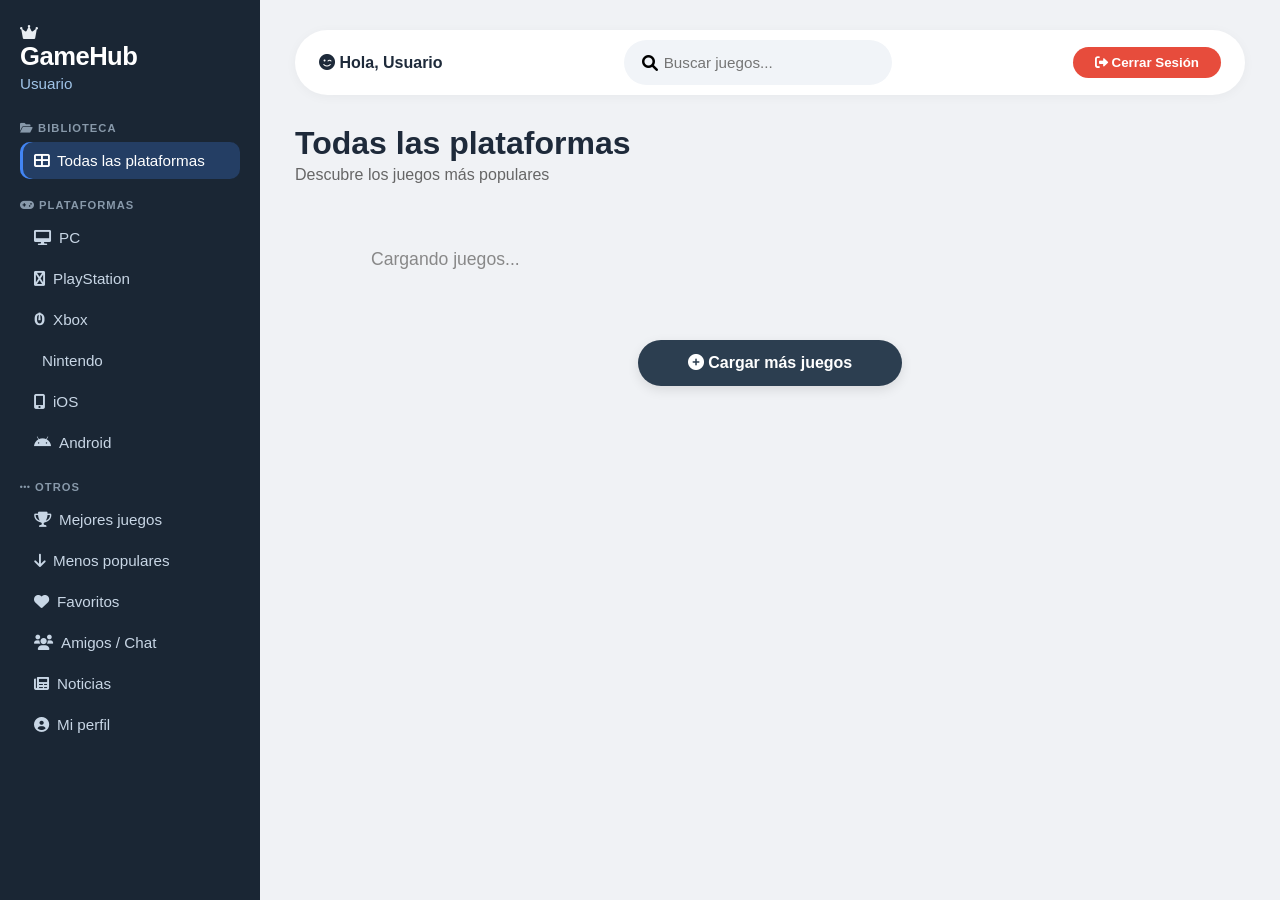
==== commit 010f0fcd: "Update dashboard.html" ====
--- a/dashboard.html
+++ b/dashboard.html
@@ -3,53 +3,97 @@
 <head>
     <meta charset="UTF-8">
     <meta name="viewport" content="width=device-width, initial-scale=1.0">
-    <title>Dashboard - Comunidad Gamer</title>
-    <link rel="stylesheet" href="https://cdnjs.cloudflare.com/ajax/libs/font-awesome/6.5.1/css/all.min.css">
+    <title>GameHub - Dashboard</title>
+    <!-- Google Fonts -->
+    <link href="https://fonts.googleapis.com/css2?family=Inter:wght@400;500;600;700;800&display=swap" rel="stylesheet">
+    <!-- Font Awesome -->
+    <link rel="stylesheet" href="https://cdnjs.cloudflare.com/ajax/libs/font-awesome/6.0.0-beta3/css/all.min.css">
     <link rel="stylesheet" href="./css/style.css">
 </head>
 <body>
     <div class="app-layout">
+        <!-- SIDEBAR -->
         <aside class="sidebar">
             <div class="sidebar-brand">
-                <h2><i class="fas fa-gamepad" style="margin-right: 10px;"></i>GameHub</h2>
-                <span id="navUsername" class="user-name">Usuario</span>
+                <div class="logo-icon">
+                    <i class="fas fa-crown"></i>
+                </div>
+                <h2>GameHub</h2>
+                <span class="user-name" id="navUsername">Usuario</span>
             </div>
+
             <nav class="sidebar-nav">
                 <div class="nav-group">
-                    <h3>Biblioteca</h3>
-                    <button class="nav-item active" data-target="inicio" data-platform="all"><i class="fas fa-layer-group" style="margin-right: 10px;"></i> Todas las plataformas</button>
-                </div>
+                    <h3><i class="fas fa-folder-open"></i> Biblioteca</h3>
+                    <button class="nav-item active" data-target="inicio" data-platform="all">
+                        <i class="fas fa-th-large"></i> Todas las plataformas
+                    </button>
+                </div>
+
                 <div class="nav-group">
-                    <h3>Plataformas</h3>
-                    <button class="nav-item platform-btn" data-platform="1"><i class="fas fa-desktop" style="margin-right: 10px;"></i> PC</button>
-                    <button class="nav-item platform-btn" data-platform="2"><i class="fas fa-playstation" style="margin-right: 10px;"></i> PlayStation</button>
-                    <button class="nav-item platform-btn" data-platform="3"><i class="fas fa-xbox" style="margin-right: 10px;"></i> Xbox</button>
-                    <button class="nav-item platform-btn" data-platform="4"><i class="fas fa-gamepad" style="margin-right: 10px;"></i> Nintendo</button>
-                    <button class="nav-item platform-btn" data-platform="6"><i class="fas fa-mobile-alt" style="margin-right: 10px;"></i> iOS</button>
-                    <button class="nav-item platform-btn" data-platform="7"><i class="fab fa-android" style="margin-right: 10px;"></i> Android</button>
-                </div>
+                    <h3><i class="fas fa-gamepad"></i> Plataformas</h3>
+                    <button class="nav-item platform-btn" data-platform="1">
+                        <i class="fas fa-desktop"></i> PC
+                    </button>
+                    <button class="nav-item platform-btn" data-platform="2">
+                        <i class="fas fa-playstation"></i> PlayStation
+                    </button>
+                    <button class="nav-item platform-btn" data-platform="3">
+                        <i class="fas fa-xbox"></i> Xbox
+                    </button>
+                    <button class="nav-item platform-btn" data-platform="4">
+                        <i class="fas fa-nintendo-switch"></i> Nintendo
+                    </button>
+                    <button class="nav-item platform-btn" data-platform="6">
+                        <i class="fas fa-mobile-alt"></i> iOS
+                    </button>
+                    <button class="nav-item platform-btn" data-platform="7">
+                        <i class="fab fa-android"></i> Android
+                    </button>
+                </div>
+
                 <div class="nav-group">
-                    <h3>Otros</h3>
-                    <button class="nav-item" data-target="mejores"><i class="fas fa-trophy" style="margin-right: 10px;"></i> Mejores juegos</button>
-                    <button class="nav-item" data-target="menos"><i class="fas fa-arrow-down" style="margin-right: 10px;"></i> Menos populares</button>
-                    <button class="nav-item" data-target="favoritos"><i class="fas fa-heart" style="margin-right: 10px;"></i> Favoritos</button>
-                    <button class="nav-item" data-target="amigos"><i class="fas fa-users" style="margin-right: 10px;"></i> Amigos / Chat</button>
-                    <button class="nav-item" data-target="noticias"><i class="fas fa-newspaper" style="margin-right: 10px;"></i> Noticias</button>
-                    <button class="nav-item" data-target="perfil"><i class="fas fa-user-circle" style="margin-right: 10px;"></i> Mi perfil</button>
+                    <h3><i class="fas fa-ellipsis-h"></i> Otros</h3>
+                    <button class="nav-item" data-target="mejores">
+                        <i class="fas fa-trophy"></i> Mejores juegos
+                    </button>
+                    <button class="nav-item" data-target="menos">
+                        <i class="fas fa-arrow-down"></i> Menos populares
+                    </button>
+                    <button class="nav-item" data-target="favoritos">
+                        <i class="fas fa-heart"></i> Favoritos
+                    </button>
+                    <button class="nav-item" data-target="amigos">
+                        <i class="fas fa-users"></i> Amigos / Chat
+                    </button>
+                    <button class="nav-item" data-target="noticias">
+                        <i class="fas fa-newspaper"></i> Noticias
+                    </button>
+                    <button class="nav-item" data-target="perfil">
+                        <i class="fas fa-user-circle"></i> Mi perfil
+                    </button>
                 </div>
             </nav>
         </aside>
 
+        <!-- MAIN -->
         <main class="main-area">
+            <!-- TOPBAR -->
             <header class="topbar">
-                <div class="user-badge"><i class="fas fa-user" style="margin-right: 8px;"></i> Hola, <span id="displayUserShort">Usuario</span></div>
+                <div class="user-badge">
+                    <i class="fas fa-smile-wink"></i>
+                    <span>Hola, <strong id="displayUserShort">Usuario</strong></span>
+                </div>
                 <div class="search-wrapper">
+                    <i class="fas fa-search search-icon"></i>
                     <input type="text" id="searchInput" class="search-input" placeholder="Buscar juegos...">
-                    <button id="btnBuscar" class="btn-search"><i class="fas fa-search"></i></button>
-                </div>
-                <button id="btnCerrarSesion" class="btn-logout"><i class="fas fa-sign-out-alt" style="margin-right: 8px;"></i> Cerrar Sesión</button>
+                </div>
+                <button id="btnCerrarSesion" class="btn-logout">
+                    <i class="fas fa-sign-out-alt"></i> Cerrar Sesión
+                </button>
             </header>
 
+            <!-- INICIO -->
             <section id="inicio" class="view-section">
                 <div class="section-header">
                     <h1 class="section-title" id="tituloSeccion">Todas las plataformas</h1>
@@ -58,67 +102,82 @@
                 <div class="game-grid" id="contenedor-juegos">
                     <p class="loading-text">Cargando juegos...</p>
                 </div>
-                <button id="btnCargarMas" class="btn-load-more">Cargar más juegos</button>
-            </section>
-
+                <button id="btnCargarMas" class="btn-load-more">
+                    <i class="fas fa-plus-circle"></i> Cargar más juegos
+                </button>
+            </section>
+
+            <!-- MEJORES -->
             <section id="mejores" class="view-section d-none">
                 <div class="section-header">
-                    <h1 class="section-title"><i class="fas fa-trophy" style="margin-right: 10px;"></i> Mejores juegos</h1>
+                    <h1 class="section-title"><i class="fas fa-trophy" style="color: #f1c40f;"></i> Mejores juegos</h1>
                     <p class="section-subtitle">Los juegos mejor valorados</p>
                 </div>
                 <div class="game-grid" id="contenedor-mejores"></div>
-                <button id="btnCargarMasMejores" class="btn-load-more">Cargar más</button>
-            </section>
-
+                <button id="btnCargarMasMejores" class="btn-load-more">
+                    <i class="fas fa-plus-circle"></i> Cargar más
+                </button>
+            </section>
+
+            <!-- MENOS POPULARES -->
             <section id="menos" class="view-section d-none">
                 <div class="section-header">
-                    <h1 class="section-title"><i class="fas fa-arrow-down" style="margin-right: 10px;"></i> Menos populares</h1>
+                    <h1 class="section-title"><i class="fas fa-arrow-down" style="color: #e67e22;"></i> Menos populares</h1>
                     <p class="section-subtitle">Juegos con menor rating</p>
                 </div>
                 <div class="game-grid" id="contenedor-menos"></div>
-                <button id="btnCargarMasMenos" class="btn-load-more">Cargar más</button>
-            </section>
-
+                <button id="btnCargarMasMenos" class="btn-load-more">
+                    <i class="fas fa-plus-circle"></i> Cargar más
+                </button>
+            </section>
+
+            <!-- FAVORITOS -->
             <section id="favoritos" class="view-section d-none">
                 <div class="section-header">
-                    <h1 class="section-title"><i class="fas fa-heart" style="margin-right: 10px;"></i> Mis favoritos</h1>
+                    <h1 class="section-title"><i class="fas fa-heart" style="color: #e74c3c;"></i> Mis favoritos</h1>
                     <p class="section-subtitle">Tus juegos favoritos</p>
                 </div>
                 <div class="game-grid" id="contenedor-favoritos"></div>
             </section>
 
+            <!-- AMIGOS -->
             <section id="amigos" class="view-section d-none">
-                <h1 class="section-title"><i class="fas fa-users" style="margin-right: 10px;"></i> Amigos y Chat</h1>
-                <h3 style="margin: 20px 0 10px;">Usuarios registrados</h3>
+                <h1 class="section-title"><i class="fas fa-users" style="color: #2ecc71;"></i> Amigos y Chat</h1>
+                <h3 class="subsection-title"><i class="fas fa-user-friends"></i> Usuarios registrados</h3>
                 <div id="listaUsuarios" class="friends-container"></div>
-                <h3 style="margin: 20px 0 10px;">Foro Global</h3>
+                <h3 class="subsection-title"><i class="fas fa-comments"></i> Foro Global</h3>
                 <div class="chat-box" id="caja-mensajes"></div>
                 <div class="chat-input-area">
                     <input type="text" id="inputMensaje" placeholder="Escribe un mensaje...">
-                    <button id="btnEnviarMensaje"><i class="fas fa-paper-plane" style="margin-right: 6px;"></i> Enviar</button>
-                </div>
-            </section>
-
+                    <button id="btnEnviarMensaje"><i class="fas fa-paper-plane"></i> Enviar</button>
+                </div>
+            </section>
+
+            <!-- NOTICIAS -->
             <section id="noticias" class="view-section d-none">
                 <div class="section-header">
-                    <h1 class="section-title"><i class="fas fa-newspaper" style="margin-right: 10px;"></i> Noticias de videojuegos</h1>
+                    <h1 class="section-title"><i class="fas fa-newspaper" style="color: #3498db;"></i> Noticias de videojuegos</h1>
                     <p class="section-subtitle">Lo último en el mundo gamer</p>
                 </div>
                 <div id="contenedor-noticias" class="noticias-container"></div>
             </section>
 
+            <!-- PERFIL -->
             <section id="perfil" class="view-section d-none">
-                <h1 class="section-title"><i class="fas fa-user-circle" style="margin-right: 10px;"></i> Mi Perfil</h1>
+                <h1 class="section-title"><i class="fas fa-user-circle" style="color: #8e44ad;"></i> Mi Perfil</h1>
                 <div class="profile-card">
-                    <p><strong>Usuario:</strong> <span id="displayUser">Cargando...</span></p>
-                    <p><strong>Correo:</strong> <span id="displayEmail">Cargando...</span></p>
-                    <p><strong>Plataforma Favorita:</strong> Multiplataforma</p>
+                    <div class="profile-avatar">
+                        <i class="fas fa-user-circle"></i>
+                    </div>
+                    <p><i class="fas fa-user"></i> <strong>Usuario:</strong> <span id="displayUser">Cargando...</span></p>
+                    <p><i class="fas fa-envelope"></i> <strong>Correo:</strong> <span id="displayEmail">Cargando...</span></p>
+                    <p><i class="fas fa-gamepad"></i> <strong>Plataforma Favorita:</strong> Multiplataforma</p>
                 </div>
             </section>
         </main>
     </div>
 
-    <!-- Modal -->
+    <!-- MODAL DETALLE -->
     <div id="modalDetalle" class="modal d-none">
         <div class="modal-content">
             <span class="modal-close">&times;</span>
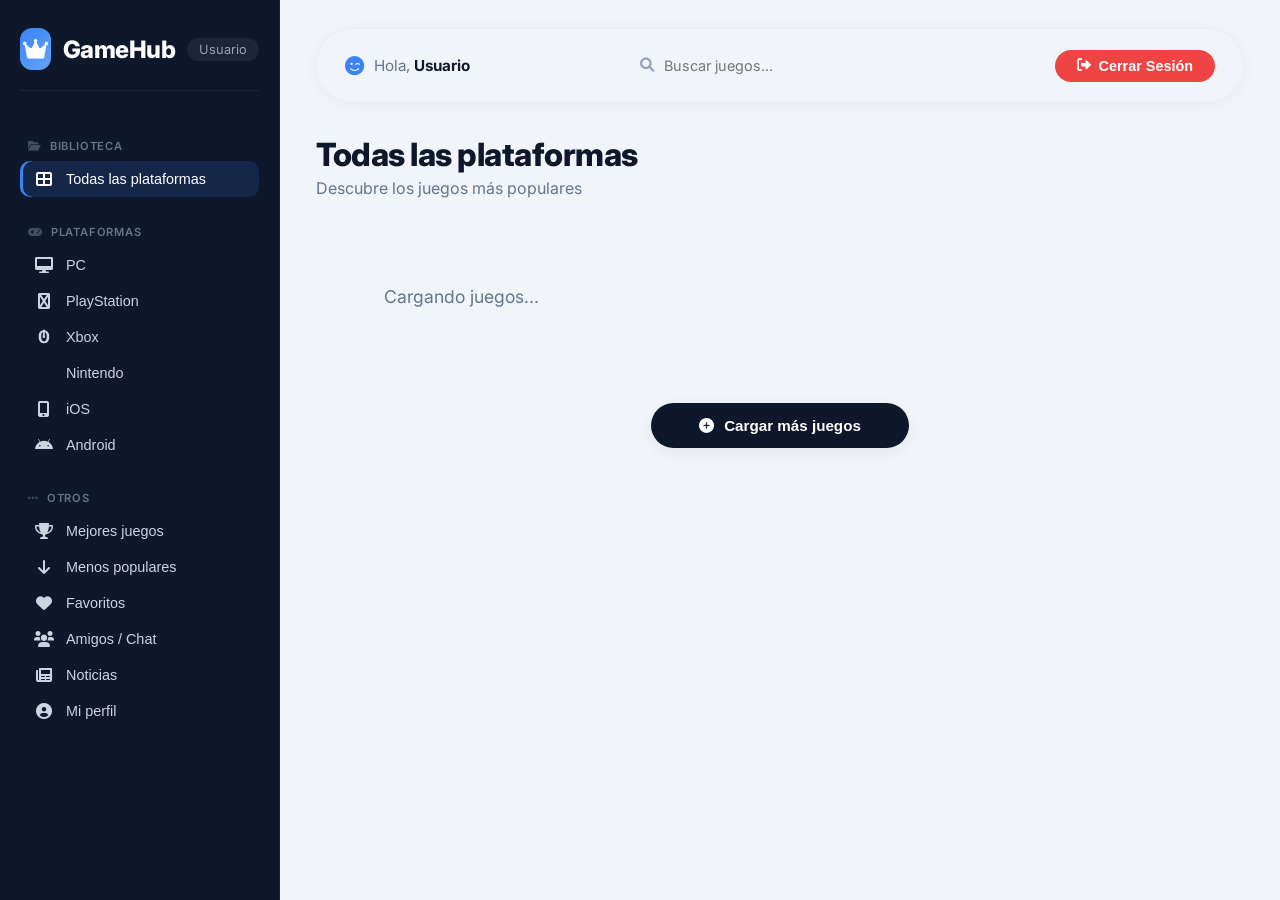
==== commit 72064e27: "Update dashboard.html" ====
--- a/dashboard.html
+++ b/dashboard.html
@@ -141,17 +141,30 @@
             </section>
 
             <!-- AMIGOS -->
-            <section id="amigos" class="view-section d-none">
-                <h1 class="section-title"><i class="fas fa-users" style="color: #2ecc71;"></i> Amigos y Chat</h1>
-                <h3 class="subsection-title"><i class="fas fa-user-friends"></i> Usuarios registrados</h3>
-                <div id="listaUsuarios" class="friends-container"></div>
-                <h3 class="subsection-title"><i class="fas fa-comments"></i> Foro Global</h3>
-                <div class="chat-box" id="caja-mensajes"></div>
-                <div class="chat-input-area">
-                    <input type="text" id="inputMensaje" placeholder="Escribe un mensaje...">
-                    <button id="btnEnviarMensaje"><i class="fas fa-paper-plane"></i> Enviar</button>
-                </div>
-            </section>
+            <!-- Dentro de la sección #amigos -->
+<section id="amigos" class="view-section d-none">
+    <h1 class="section-title"><i class="fas fa-users" style="color: #2ecc71;"></i> Amigos y Chat</h1>
+    
+    <!-- Solicitudes pendientes -->
+    <h3 class="subsection-title"><i class="fas fa-bell"></i> Solicitudes pendientes</h3>
+    <div id="solicitudesPendientes" class="friends-container"></div>
+    
+    <!-- Mis amigos -->
+    <h3 class="subsection-title"><i class="fas fa-user-friends"></i> Mis amigos</h3>
+    <div id="listaAmigos" class="friends-container"></div>
+    
+    <!-- Usuarios registrados (para enviar solicitudes) -->
+    <h3 class="subsection-title"><i class="fas fa-user-plus"></i> Usuarios registrados</h3>
+    <div id="listaUsuarios" class="friends-container"></div>
+    
+    <!-- Chat -->
+    <h3 class="subsection-title"><i class="fas fa-comments"></i> Foro Global</h3>
+    <div class="chat-box" id="caja-mensajes"></div>
+    <div class="chat-input-area">
+        <input type="text" id="inputMensaje" placeholder="Escribe un mensaje...">
+        <button id="btnEnviarMensaje"><i class="fas fa-paper-plane"></i> Enviar</button>
+    </div>
+</section>
 
             <!-- NOTICIAS -->
             <section id="noticias" class="view-section d-none">
--- a/css/style.css
+++ b/css/style.css
@@ -1,19 +1,39 @@
+/* ===== RESET Y VARIABLES ===== */
 :root {
-    --bg-sidebar: #1a2634;
-    --bg-main: #f0f2f5;
-    --text-light: #e8edf2;
-    --text-dark: #1e2a3a;
-    --btn-blue: #4285f4;
-    --btn-hover: #2b6ed7;
+    --bg-sidebar: #0f172a;
+    --bg-sidebar-hover: #1e293b;
+    --bg-main: #f1f5f9;
+    --primary: #3b82f6;
+    --primary-dark: #2563eb;
+    --primary-light: #60a5fa;
+    --text-dark: #0f172a;
+    --text-muted: #64748b;
+    --text-light: #f8fafc;
     --card-bg: #ffffff;
-    --shadow: 0 8px 24px rgba(0, 0, 0, 0.08);
+    --shadow: 0 10px 40px rgba(0, 0, 0, 0.08);
+    --shadow-hover: 0 20px 60px rgba(0, 0, 0, 0.12);
     --radius: 16px;
-}
-
-* { margin: 0; padding: 0; box-sizing: border-box; font-family: 'Segoe UI', 'Helvetica Neue', sans-serif; }
-body { background-color: var(--bg-main); height: 100vh; overflow: hidden; }
-
-/* Autenticación */
+    --radius-sm: 10px;
+    --transition: all 0.3s cubic-bezier(0.4, 0, 0.2, 1);
+}
+
+* {
+    margin: 0;
+    padding: 0;
+    box-sizing: border-box;
+}
+
+body {
+    font-family: 'Inter', 'Segoe UI', sans-serif;
+    background: var(--bg-main);
+    height: 100vh;
+    overflow: hidden;
+    color: var(--text-dark);
+}
+
+/* ============================================
+   PÁGINAS DE AUTENTICACIÓN (Login / Registro)
+   ============================================ */
 .auth-body {
     display: flex;
     justify-content: center;
@@ -22,179 +42,956 @@
     height: 100vh;
     margin: 0;
 }
-.auth-container { width: 100%; max-width: 420px; padding: 20px; }
+
+.auth-container {
+    width: 100%;
+    max-width: 420px;
+    padding: 20px;
+}
+
 .auth-card {
-    background: rgba(255,255,255,0.95);
+    background: rgba(255, 255, 255, 0.95);
     backdrop-filter: blur(10px);
     padding: 40px 35px;
     border-radius: var(--radius);
-    box-shadow: 0 20px 60px rgba(0,0,0,0.3);
+    box-shadow: 0 20px 60px rgba(0, 0, 0, 0.3);
     text-align: center;
 }
-.auth-card h2 { font-size: 2rem; font-weight: 700; margin-bottom: 8px; }
-.auth-subtitle { color: #666; font-size: 0.95rem; margin-bottom: 25px; }
-.auth-card .input-group { margin-bottom: 18px; text-align: left; }
-.auth-card input[type="email"], .auth-card input[type="password"], .auth-card input[type="text"] {
-    width: 100%; padding: 14px 18px; border: 1px solid #dce0e6; border-radius: 12px;
-    font-size: 1rem; transition: 0.2s; background: #f8fafc;
-}
-.auth-card input:focus { border-color: var(--btn-blue); outline: none; box-shadow: 0 0 0 3px rgba(66,133,244,0.2); }
-.checkbox-group { display: flex; align-items: center; gap: 10px; font-size: 0.95rem; color: #444; }
-.checkbox-group input { width: 18px; height: 18px; cursor: pointer; }
+
+.auth-logo {
+    font-size: 3rem;
+    color: var(--primary);
+    margin-bottom: 10px;
+}
+
+.auth-card h2 {
+    font-size: 2rem;
+    font-weight: 800;
+    color: var(--text-dark);
+    margin-bottom: 6px;
+}
+
+.auth-subtitle {
+    color: var(--text-muted);
+    font-size: 0.95rem;
+    margin-bottom: 28px;
+}
+
+/* Inputs con íconos */
+.input-group {
+    position: relative;
+    margin-bottom: 18px;
+    text-align: left;
+}
+
+.input-icon {
+    position: absolute;
+    left: 16px;
+    top: 50%;
+    transform: translateY(-50%);
+    color: #94a3b8;
+    font-size: 1rem;
+}
+
+.input-group input {
+    width: 100%;
+    padding: 14px 18px 14px 48px;
+    border: 2px solid #e2e8f0;
+    border-radius: var(--radius-sm);
+    font-size: 1rem;
+    transition: var(--transition);
+    background: #f8fafc;
+    font-family: 'Inter', sans-serif;
+}
+
+.input-group input:focus {
+    border-color: var(--primary);
+    outline: none;
+    box-shadow: 0 0 0 4px rgba(59, 130, 246, 0.1);
+    background: #fff;
+}
+
+/* Grupo de reCAPTCHA */
+.recaptcha-group {
+    display: flex;
+    justify-content: center;
+    margin: 6px 0 16px;
+}
+
+.recaptcha-group .g-recaptcha {
+    transform: scale(0.95);
+    transform-origin: center;
+}
+
 .btn-submit {
-    width: 100%; padding: 14px; background: var(--btn-blue); color: white; border: none;
-    border-radius: 12px; font-size: 1.1rem; font-weight: 600; cursor: pointer; transition: 0.2s; margin-top: 10px;
-}
-.btn-submit:hover { background: var(--btn-hover); transform: translateY(-2px); box-shadow: 0 6px 20px rgba(66,133,244,0.3); }
-.auth-links { display: flex; justify-content: space-between; margin-top: 20px; font-size: 0.9rem; }
-.auth-links a { color: var(--btn-blue); text-decoration: none; font-weight: 500; }
-.auth-links a:hover { text-decoration: underline; }
-.auth-terms { font-size: 0.75rem; color: #888; margin-top: 18px; }
-
-/* Layout */
-.app-layout { display: flex; height: 100vh; }
-
-/* Sidebar */
+    width: 100%;
+    padding: 14px;
+    background: var(--primary);
+    color: white;
+    border: none;
+    border-radius: var(--radius-sm);
+    font-size: 1.1rem;
+    font-weight: 600;
+    cursor: pointer;
+    transition: var(--transition);
+    margin-top: 8px;
+    display: inline-flex;
+    align-items: center;
+    justify-content: center;
+    gap: 10px;
+    font-family: 'Inter', sans-serif;
+}
+
+.btn-submit:hover {
+    background: var(--primary-dark);
+    transform: translateY(-2px);
+    box-shadow: 0 8px 24px rgba(59, 130, 246, 0.3);
+}
+
+.auth-links {
+    display: flex;
+    justify-content: space-between;
+    margin-top: 20px;
+    font-size: 0.9rem;
+}
+
+.auth-links a {
+    color: var(--primary);
+    text-decoration: none;
+    font-weight: 500;
+    transition: var(--transition);
+    display: inline-flex;
+    align-items: center;
+    gap: 4px;
+}
+
+.auth-links a:hover {
+    color: var(--primary-dark);
+    text-decoration: underline;
+}
+
+.auth-terms {
+    font-size: 0.75rem;
+    color: #888;
+    margin-top: 18px;
+}
+
+/* Modal de recuperación (pequeño) */
+.modal-small {
+    max-width: 420px !important;
+}
+
+.modal-small h2 {
+    font-size: 1.5rem;
+    margin-bottom: 12px;
+    display: flex;
+    align-items: center;
+    gap: 10px;
+}
+
+.modal-small p {
+    color: var(--text-muted);
+    margin-bottom: 20px;
+    font-size: 0.95rem;
+}
+
+#resetMessage {
+    font-weight: 500;
+}
+
+/* ============================================
+   DASHBOARD (sidebar, topbar, grid, etc.)
+   ============================================ */
+/* ... (todo el código del dashboard que ya tenías) ... */
+
+/* ===== LAYOUT ===== */
+.app-layout {
+    display: flex;
+    height: 100vh;
+}
+
+/* ===== SIDEBAR ===== */
 .sidebar {
-    width: 260px; background: var(--bg-sidebar); padding: 24px 20px;
-    display: flex; flex-direction: column; flex-shrink: 0; overflow-y: auto;
-    color: var(--text-light);
-}
-.sidebar-brand { margin-bottom: 30px; }
-.sidebar-brand h2 { font-size: 1.6rem; font-weight: 700; color: #fff; letter-spacing: -0.5px; }
-.sidebar-brand .user-name { display: block; font-size: 0.95rem; color: #a0c4e8; margin-top: 4px; }
-.sidebar-nav { flex: 1; }
-.nav-group { margin-bottom: 20px; }
-.nav-group h3 { font-size: 0.7rem; text-transform: uppercase; letter-spacing: 1px; color: #8899aa; margin-bottom: 8px; }
+    width: 280px;
+    background: var(--bg-sidebar);
+    padding: 28px 20px;
+    display: flex;
+    flex-direction: column;
+    flex-shrink: 0;
+    overflow-y: auto;
+    color: #cbd5e1;
+    border-right: 1px solid rgba(255, 255, 255, 0.05);
+}
+
+.sidebar-brand {
+    display: flex;
+    align-items: center;
+    gap: 12px;
+    margin-bottom: 32px;
+    padding-bottom: 20px;
+    border-bottom: 1px solid rgba(255, 255, 255, 0.06);
+}
+
+.logo-icon {
+    width: 42px;
+    height: 42px;
+    background: linear-gradient(135deg, var(--primary), var(--primary-light));
+    border-radius: 12px;
+    display: flex;
+    align-items: center;
+    justify-content: center;
+    font-size: 1.4rem;
+    color: white;
+}
+
+.sidebar-brand h2 {
+    font-size: 1.5rem;
+    font-weight: 800;
+    color: #fff;
+    letter-spacing: -0.5px;
+}
+
+.user-name {
+    font-size: 0.8rem;
+    color: #94a3b8;
+    margin-left: auto;
+    background: rgba(255, 255, 255, 0.06);
+    padding: 4px 12px;
+    border-radius: 20px;
+}
+
+.sidebar-nav {
+    flex: 1;
+    display: flex;
+    flex-direction: column;
+    gap: 8px;
+}
+
+.nav-group {
+    margin-bottom: 4px;
+}
+
+.nav-group h3 {
+    font-size: 0.7rem;
+    text-transform: uppercase;
+    letter-spacing: 0.8px;
+    color: #64748b;
+    margin: 16px 0 8px 8px;
+    font-weight: 600;
+    display: flex;
+    align-items: center;
+    gap: 8px;
+}
+
+.nav-group h3 i {
+    font-size: 0.7rem;
+    opacity: 0.6;
+}
+
 .nav-item {
-    width: 100%; padding: 10px 14px; margin-bottom: 4px; border: none; background: transparent;
-    border-radius: 10px; text-align: left; cursor: pointer; font-weight: 500;
-    color: #c8d6e5; transition: 0.2s; font-size: 0.95rem; display: flex; align-items: center; gap: 8px;
-}
-.nav-item:hover { background: rgba(255,255,255,0.08); color: #fff; }
-.nav-item.active { background: rgba(66,133,244,0.25); color: #fff; box-shadow: inset 3px 0 0 var(--btn-blue); }
-
-/* Main */
-.main-area { flex: 1; padding: 30px 35px; overflow-y: auto; background: var(--bg-main); }
-
-/* Topbar */
+    width: 100%;
+    padding: 10px 14px;
+    border: none;
+    background: transparent;
+    border-radius: var(--radius-sm);
+    text-align: left;
+    cursor: pointer;
+    font-weight: 500;
+    color: #cbd5e1;
+    transition: var(--transition);
+    font-size: 0.9rem;
+    display: flex;
+    align-items: center;
+    gap: 12px;
+}
+
+.nav-item i {
+    width: 20px;
+    text-align: center;
+    font-size: 1rem;
+}
+
+.nav-item:hover {
+    background: var(--bg-sidebar-hover);
+    color: #fff;
+    transform: translateX(4px);
+}
+
+.nav-item.active {
+    background: rgba(59, 130, 246, 0.15);
+    color: #fff;
+    box-shadow: inset 3px 0 0 var(--primary);
+}
+
+/* ===== MAIN AREA ===== */
+.main-area {
+    flex: 1;
+    padding: 28px 36px;
+    overflow-y: auto;
+    background: var(--bg-main);
+}
+
+/* ===== TOPBAR ===== */
 .topbar {
-    display: flex; justify-content: space-between; align-items: center;
-    background: #ffffff; padding: 10px 24px; border-radius: 50px;
-    box-shadow: 0 2px 12px rgba(0,0,0,0.04); margin-bottom: 30px;
-}
-.user-badge { font-weight: 600; color: var(--text-dark); }
-.search-wrapper { display: flex; align-items: center; gap: 6px; background: #f1f4f8; border-radius: 40px; padding: 4px 8px 4px 18px; }
-.search-input { border: none; background: transparent; padding: 10px 0; width: 220px; font-size: 0.95rem; outline: none; }
-.btn-search { background: none; border: none; font-size: 1.2rem; cursor: pointer; color: #555; padding: 6px 10px; border-radius: 30px; transition: 0.2s; }
-.btn-search:hover { background: #e2e6ed; }
-.btn-logout { background: #e74c3c; color: white; border: none; padding: 8px 22px; border-radius: 30px; font-weight: 600; cursor: pointer; transition: 0.2s; }
-.btn-logout:hover { background: #c0392b; transform: scale(1.02); }
-
-/* Secciones */
-.view-section { animation: fadeIn 0.3s ease; }
-.d-none { display: none !important; }
-.section-header { margin-bottom: 25px; }
-.section-title { font-size: 2rem; font-weight: 700; color: var(--text-dark); }
-.section-subtitle { color: #666; font-size: 1rem; margin-top: 4px; }
-
-/* Grid de juegos */
-.game-grid { display: grid; grid-template-columns: repeat(auto-fill, minmax(220px, 1fr)); gap: 24px; }
+    display: flex;
+    justify-content: space-between;
+    align-items: center;
+    background: var(--card_bg);
+    padding: 12px 28px;
+    border-radius: 60px;
+    box-shadow: 0 2px 16px rgba(0, 0, 0, 0.04);
+    margin-bottom: 32px;
+    border: 1px solid rgba(0, 0, 0, 0.03);
+}
+
+.user-badge {
+    display: flex;
+    align-items: center;
+    gap: 10px;
+    font-size: 0.95rem;
+    color: var(--text-muted);
+}
+
+.user-badge i {
+    font-size: 1.2rem;
+    color: var(--primary);
+}
+
+.user-badge strong {
+    color: var(--text-dark);
+}
+
+.search-wrapper {
+    display: flex;
+    align-items: center;
+    background: #f1f4f9;
+    border-radius: 40px;
+    padding: 4px 18px;
+    transition: var(--transition);
+    border: 2px solid transparent;
+}
+
+.search-wrapper:focus-within {
+    border-color: var(--primary);
+    background: #fff;
+    box-shadow: 0 0 0 4px rgba(59, 130, 246, 0.1);
+}
+
+.search-icon {
+    color: #94a3b8;
+    font-size: 0.9rem;
+    margin-right: 10px;
+}
+
+.search-input {
+    border: none;
+    background: transparent;
+    padding: 10px 0;
+    width: 220px;
+    font-size: 0.9rem;
+    outline: none;
+    font-family: 'Inter', sans-serif;
+}
+
+.btn-logout {
+    background: #ef4444;
+    color: white;
+    border: none;
+    padding: 8px 22px;
+    border-radius: 40px;
+    font-weight: 600;
+    cursor: pointer;
+    transition: var(--transition);
+    display: flex;
+    align-items: center;
+    gap: 8px;
+    font-size: 0.9rem;
+}
+
+.btn-logout:hover {
+    background: #dc2626;
+    transform: scale(1.03);
+    box-shadow: 0 8px 24px rgba(239, 68, 68, 0.25);
+}
+
+/* ===== SECCIONES ===== */
+.view-section {
+    animation: fadeUp 0.4s ease;
+}
+.d-none {
+    display: none !important;
+}
+
+.section-header {
+    margin-bottom: 28px;
+}
+
+.section-title {
+    font-size: 2rem;
+    font-weight: 800;
+    color: var(--text-dark);
+    display: flex;
+    align-items: center;
+    gap: 10px;
+    letter-spacing: -0.5px;
+}
+
+.section-title i {
+    font-size: 1.8rem;
+}
+
+.section-subtitle {
+    color: var(--text-muted);
+    font-size: 1rem;
+    margin-top: 4px;
+    font-weight: 400;
+}
+
+.subsection-title {
+    font-size: 1.1rem;
+    font-weight: 600;
+    color: var(--text-dark);
+    margin: 24px 0 12px;
+    display: flex;
+    align-items: center;
+    gap: 8px;
+}
+
+/* ===== GAME GRID ===== */
+.game-grid {
+    display: grid;
+    grid-template-columns: repeat(auto-fill, minmax(230px, 1fr));
+    gap: 28px;
+}
+
 .game-card {
-    background: var(--card-bg); border-radius: var(--radius); overflow: hidden;
-    box-shadow: var(--shadow); transition: 0.25s ease; display: flex; flex-direction: column;
-}
-.game-card:hover { transform: translateY(-6px); box-shadow: 0 12px 32px rgba(0,0,0,0.12); }
-.game-card img { width: 100%; height: 160px; object-fit: cover; display: block; }
-.game-card-content { padding: 16px; flex: 1; display: flex; flex-direction: column; }
-.game-card h4 { font-size: 1.05rem; font-weight: 600; color: var(--text-dark); margin-bottom: 4px; white-space: nowrap; overflow: hidden; text-overflow: ellipsis; }
-.game-card .platforms { font-size: 0.75rem; color: #777; margin-bottom: 6px; font-weight: 500; }
-.game-card .rating { font-size: 0.85rem; color: #f1c40f; margin-bottom: 6px; }
-.game-card .genres { font-size: 0.75rem; color: #888; margin-bottom: 10px; flex: 1; }
-.btn-juego { padding: 10px; background: var(--btn-blue); color: #fff; border: none; border-radius: 10px; font-weight: 600; cursor: pointer; transition: 0.2s; flex: 1; }
-.btn-juego:hover { background: var(--btn-hover); }
-.btn-fav { background: none; border: none; font-size: 1.3rem; cursor: pointer; padding: 4px 8px; border-radius: 6px; transition: 0.2s; }
-.btn-fav:hover { background: #f0f0f0; }
-.btn-fav.favorito { color: #e74c3c; }
-
-/* Botón cargar más */
+    background: var(--card_bg);
+    border-radius: var(--radius);
+    overflow: hidden;
+    box-shadow: var(--shadow);
+    transition: var(--transition);
+    display: flex;
+    flex-direction: column;
+    border: 1px solid rgba(0, 0, 0, 0.02);
+}
+
+.game-card:hover {
+    transform: translateY(-8px);
+    box-shadow: var(--shadow-hover);
+}
+
+.game-card img {
+    width: 100%;
+    height: 160px;
+    object-fit: cover;
+    display: block;
+    border-bottom: 1px solid #f1f5f9;
+}
+
+.game-card-content {
+    padding: 16px 18px 18px;
+    flex: 1;
+    display: flex;
+    flex-direction: column;
+}
+
+.game-card h4 {
+    font-size: 1rem;
+    font-weight: 700;
+    color: var(--text-dark);
+    margin-bottom: 4px;
+    white-space: nowrap;
+    overflow: hidden;
+    text-overflow: ellipsis;
+}
+
+.game-card .platforms {
+    font-size: 0.75rem;
+    color: var(--text-muted);
+    margin-bottom: 6px;
+    font-weight: 500;
+}
+
+.game-card .rating {
+    font-size: 0.85rem;
+    color: #f59e0b;
+    margin-bottom: 6px;
+    font-weight: 600;
+}
+
+.game-card .genres {
+    font-size: 0.75rem;
+    color: var(--text-muted);
+    margin-bottom: 12px;
+    flex: 1;
+}
+
+.game-card .btn-group {
+    display: flex;
+    gap: 8px;
+    margin-top: 4px;
+}
+
+.btn-juego {
+    flex: 1;
+    padding: 10px;
+    background: var(--primary);
+    color: #fff;
+    border: none;
+    border-radius: var(--radius-sm);
+    font-weight: 600;
+    cursor: pointer;
+    transition: var(--transition);
+    display: inline-flex;
+    align-items: center;
+    justify-content: center;
+    gap: 6px;
+    font-size: 0.85rem;
+}
+
+.btn-juego:hover {
+    background: var(--primary-dark);
+    box-shadow: 0 8px 20px rgba(59, 130, 246, 0.3);
+    transform: scale(1.02);
+}
+
+.btn-fav {
+    background: none;
+    border: none;
+    font-size: 1.3rem;
+    cursor: pointer;
+    padding: 6px 12px;
+    border-radius: var(--radius-sm);
+    transition: var(--transition);
+    display: flex;
+    align-items: center;
+    justify-content: center;
+}
+
+.btn-fav:hover {
+    background: #f1f5f9;
+}
+
+.btn-fav.favorito {
+    color: #ef4444;
+}
+
+/* ===== BOTÓN CARGAR MÁS ===== */
 .btn-load-more {
-    display: block; margin: 30px auto 10px; padding: 14px 50px;
-    background: #2c3e50; color: white; border: none; border-radius: 40px;
-    font-weight: 600; font-size: 1rem; cursor: pointer; transition: 0.2s;
-    box-shadow: 0 4px 12px rgba(0,0,0,0.1);
-}
-.btn-load-more:hover { background: #1a2634; transform: scale(1.02); }
-
-/* Perfil */
-.profile-card { background: #fff; padding: 30px; border-radius: var(--radius); max-width: 500px; box-shadow: var(--shadow); }
-.profile-card p { font-size: 1rem; margin-bottom: 12px; }
-
-/* Amigos */
-.friends-container { display: flex; gap: 20px; flex-wrap: wrap; margin-bottom: 30px; }
+    display: block;
+    margin: 36px auto 10px;
+    padding: 14px 48px;
+    background: var(--bg-sidebar);
+    color: white;
+    border: none;
+    border-radius: 60px;
+    font-weight: 600;
+    font-size: 0.95rem;
+    cursor: pointer;
+    transition: var(--transition);
+    box-shadow: 0 4px 16px rgba(0, 0, 0, 0.06);
+    display: flex;
+    align-items: center;
+    justify-content: center;
+    gap: 10px;
+}
+
+.btn-load-more:hover {
+    background: #1e293b;
+    transform: scale(1.02);
+    box-shadow: 0 8px 32px rgba(15, 23, 42, 0.2);
+}
+
+/* ===== PERFIL ===== */
+.profile-card {
+    background: var(--card_bg);
+    padding: 36px 40px;
+    border-radius: var(--radius);
+    max-width: 520px;
+    box-shadow: var(--shadow);
+    border: 1px solid rgba(0, 0, 0, 0.02);
+}
+
+.profile-avatar {
+    text-align: center;
+    font-size: 5rem;
+    color: #8e44ad;
+    margin-bottom: 16px;
+}
+
+.profile-card p {
+    font-size: 1rem;
+    margin-bottom: 12px;
+    display: flex;
+    align-items: center;
+    gap: 12px;
+    color: var(--text-muted);
+}
+
+.profile-card p i {
+    width: 24px;
+    color: var(--primary);
+    font-size: 1.1rem;
+}
+
+.profile-card p strong {
+    color: var(--text-dark);
+}
+
+/* ===== AMIGOS ===== */
+.friends-container {
+    display: flex;
+    flex-wrap: wrap;
+    gap: 16px;
+    margin-bottom: 24px;
+}
+
 .friend-card {
-    background: #fff; display: flex; align-items: center; justify-content: space-between;
-    padding: 16px 20px; border-radius: var(--radius); width: calc(50% - 10px); box-shadow: var(--shadow);
-}
-.friend-info { display: flex; align-items: center; gap: 15px; }
-.friend-avatar { width: 48px; height: 48px; border-radius: 50%; display: flex; align-items: center; justify-content: center; font-weight: 700; font-size: 1.2rem; color: #fff; }
-.btn-add-friend { background: var(--btn-blue); color: white; border: none; padding: 8px 18px; border-radius: 30px; cursor: pointer; font-weight: 600; transition: 0.2s; }
-.btn-add-friend:hover { background: var(--btn-hover); }
-
-/* Chat */
-.chat-box { background: #fff; height: 320px; border-radius: var(--radius); padding: 20px; overflow-y: auto; box-shadow: var(--shadow); margin-bottom: 15px; border: 1px solid #eee; }
-.chat-input-area { display: flex; gap: 12px; }
-.chat-input-area input { flex: 1; padding: 14px 20px; border: 1px solid #ddd; border-radius: 30px; outline: none; font-size: 0.95rem; }
-.chat-input-area button { padding: 14px 30px; background: #2c3e50; color: #fff; border: none; border-radius: 30px; font-weight: 600; cursor: pointer; transition: 0.2s; }
-.chat-input-area button:hover { background: #1a2634; }
-.msg-bubble { background: #f0f2f5; padding: 10px 16px; border-radius: 18px; display: inline-block; max-width: 70%; margin-bottom: 10px; }
-.msg-mine { background: #d4e3fd; margin-left: auto; display: block; }
-.msg-author { font-size: 0.75rem; font-weight: 700; color: #444; display: block; margin-bottom: 2px; }
-
-/* Modal */
+    background: var(--card_bg);
+    display: flex;
+    align-items: center;
+    justify-content: space-between;
+    padding: 14px 20px;
+    border-radius: var(--radius);
+    width: calc(50% - 8px);
+    box-shadow: var(--shadow);
+    border: 1px solid rgba(0, 0, 0, 0.02);
+    transition: var(--transition);
+}
+
+.friend-card:hover {
+    box-shadow: var(--shadow-hover);
+    transform: translateY(-2px);
+}
+
+.friend-info {
+    display: flex;
+    align-items: center;
+    gap: 14px;
+}
+
+.friend-avatar {
+    width: 44px;
+    height: 44px;
+    border-radius: 50%;
+    display: flex;
+    align-items: center;
+    justify-content: center;
+    font-weight: 700;
+    font-size: 1.1rem;
+    color: #fff;
+    flex-shrink: 0;
+}
+
+.btn-add-friend {
+    background: var(--primary);
+    color: white;
+    border: none;
+    padding: 8px 18px;
+    border-radius: 30px;
+    cursor: pointer;
+    font-weight: 600;
+    transition: var(--transition);
+    display: inline-flex;
+    align-items: center;
+    gap: 6px;
+    font-size: 0.85rem;
+}
+
+.btn-add-friend:hover {
+    background: var(--primary-dark);
+    transform: scale(1.04);
+}
+
+/* ===== CHAT ===== */
+.chat-box {
+    background: var(--card_bg);
+    height: 300px;
+    border-radius: var(--radius);
+    padding: 20px;
+    overflow-y: auto;
+    box-shadow: var(--shadow);
+    margin-bottom: 16px;
+    border: 1px solid rgba(0, 0, 0, 0.02);
+}
+
+.chat-input-area {
+    display: flex;
+    gap: 12px;
+}
+
+.chat-input-area input {
+    flex: 1;
+    padding: 14px 20px;
+    border: 2px solid #e2e8f0;
+    border-radius: 40px;
+    outline: none;
+    font-size: 0.95rem;
+    font-family: 'Inter', sans-serif;
+    transition: var(--transition);
+}
+
+.chat-input-area input:focus {
+    border-color: var(--primary);
+    box-shadow: 0 0 0 4px rgba(59, 130, 246, 0.08);
+}
+
+.chat-input-area button {
+    padding: 14px 32px;
+    background: var(--primary);
+    color: #fff;
+    border: none;
+    border-radius: 40px;
+    font-weight: 600;
+    cursor: pointer;
+    transition: var(--transition);
+    display: inline-flex;
+    align-items: center;
+    gap: 8px;
+}
+
+.chat-input-area button:hover {
+    background: var(--primary-dark);
+    transform: scale(1.02);
+    box-shadow: 0 8px 20px rgba(59, 130, 246, 0.25);
+}
+
+.msg-bubble {
+    background: #f1f5f9;
+    padding: 10px 16px;
+    border-radius: 18px;
+    display: inline-block;
+    max-width: 70%;
+    margin-bottom: 10px;
+}
+
+.msg-mine {
+    background: #dbeafe;
+    margin-left: auto;
+    display: block;
+}
+
+.msg-author {
+    font-size: 0.75rem;
+    font-weight: 700;
+    color: var(--text-muted);
+    display: block;
+    margin-bottom: 2px;
+}
+
+/* ===== MODAL ===== */
 .modal {
-    position: fixed; top: 0; left: 0; width: 100%; height: 100%;
-    background: rgba(0,0,0,0.6); display: flex; align-items: center; justify-content: center;
-    z-index: 1000; backdrop-filter: blur(4px);
-}
+    position: fixed;
+    top: 0;
+    left: 0;
+    width: 100%;
+    height: 100%;
+    background: rgba(15, 23, 42, 0.6);
+    display: flex;
+    align-items: center;
+    justify-content: center;
+    z-index: 1000;
+    backdrop-filter: blur(8px);
+    animation: fadeIn 0.3s ease;
+}
+
 .modal-content {
-    background: #fff; border-radius: var(--radius); max-width: 600px; width: 90%;
-    padding: 30px; max-height: 80vh; overflow-y: auto; position: relative;
-    box-shadow: 0 20px 60px rgba(0,0,0,0.3);
-}
+    background: var(--card_bg);
+    border-radius: var(--radius);
+    max-width: 600px;
+    width: 92%;
+    padding: 32px;
+    max-height: 80vh;
+    overflow-y: auto;
+    position: relative;
+    box-shadow: 0 40px 80px rgba(0, 0, 0, 0.3);
+    animation: slideUp 0.3s ease;
+}
+
 .modal-close {
-    position: absolute; top: 15px; right: 20px; font-size: 2rem; cursor: pointer; color: #999; transition: 0.2s;
-}
-.modal-close:hover { color: #333; }
-#detalleImagen { width: 100%; max-height: 300px; object-fit: cover; border-radius: 12px; margin: 15px 0; }
-#detalleJuego p { margin: 8px 0; font-size: 0.95rem; }
-#detalleJuego h2 { margin-top: 0; }
-
-/* Noticias */
-.noticias-container { display: flex; flex-direction: column; gap: 20px; margin-top: 20px; }
+    position: absolute;
+    top: 16px;
+    right: 20px;
+    font-size: 2rem;
+    cursor: pointer;
+    color: #94a3b8;
+    transition: var(--transition);
+    line-height: 1;
+}
+
+.modal-close:hover {
+    color: var(--text-dark);
+    transform: rotate(90deg);
+}
+
+#detalleImagen {
+    width: 100%;
+    max-height: 280px;
+    object-fit: cover;
+    border-radius: var(--radius-sm);
+    margin: 16px 0;
+}
+
+#detalleJuego p {
+    margin: 10px 0;
+    font-size: 0.95rem;
+    color: var(--text-muted);
+}
+
+#detalleJuego h2 {
+    margin-top: 0;
+    font-size: 1.8rem;
+    font-weight: 800;
+}
+
+/* ===== NOTICIAS ===== */
+.noticias-container {
+    display: flex;
+    flex-direction: column;
+    gap: 20px;
+    margin-top: 16px;
+}
+
 .noticia-card {
-    background: #fff; padding: 20px; border-radius: var(--radius); box-shadow: var(--shadow);
-    display: flex; gap: 20px; align-items: flex-start;
-}
-.noticia-card img { width: 150px; height: 100px; object-fit: cover; border-radius: 8px; flex-shrink: 0; }
-.noticia-card h3 { margin-bottom: 6px; }
-.noticia-card p { color: #555; font-size: 0.9rem; line-height: 1.4; }
-.noticia-card a { color: var(--btn-blue); text-decoration: none; font-weight: 500; }
-.noticia-card a:hover { text-decoration: underline; }
-@media (max-width: 600px) {
-    .noticia-card { flex-direction: column; }
-    .noticia-card img { width: 100%; height: auto; }
-}
-
-.loading-text { text-align: center; color: #888; font-size: 1.1rem; padding: 40px 0; }
-
-@keyframes fadeIn { from { opacity: 0; transform: translateY(10px); } to { opacity: 1; transform: translateY(0); } }
+    background: var(--card_bg);
+    padding: 20px 24px;
+    border-radius: var(--radius);
+    box-shadow: var(--shadow);
+    display: flex;
+    gap: 24px;
+    align-items: flex-start;
+    border: 1px solid rgba(0, 0, 0, 0.02);
+    transition: var(--transition);
+}
+
+.noticia-card:hover {
+    box-shadow: var(--shadow-hover);
+    transform: translateX(4px);
+}
+
+.noticia-card img {
+    width: 140px;
+    height: 100px;
+    object-fit: cover;
+    border-radius: var(--radius-sm);
+    flex-shrink: 0;
+}
+
+.noticia-card h3 {
+    font-weight: 700;
+    margin-bottom: 6px;
+    font-size: 1.1rem;
+}
+
+.noticia-card p {
+    color: var(--text-muted);
+    font-size: 0.9rem;
+    line-height: 1.5;
+}
+
+.noticia-card a {
+    color: var(--primary);
+    text-decoration: none;
+    font-weight: 600;
+    transition: var(--transition);
+}
+
+.noticia-card a:hover {
+    color: var(--primary-dark);
+    text-decoration: underline;
+}
+
+/* ===== UTILIDADES ===== */
+.loading-text {
+    text-align: center;
+    color: var(--text-muted);
+    font-size: 1.1rem;
+    padding: 60px 0;
+}
+
+/* ===== ANIMACIONES ===== */
+@keyframes fadeUp {
+    from {
+        opacity: 0;
+        transform: translateY(20px);
+    }
+    to {
+        opacity: 1;
+        transform: translateY(0);
+    }
+}
+
+@keyframes fadeIn {
+    from {
+        opacity: 0;
+    }
+    to {
+        opacity: 1;
+    }
+}
+
+@keyframes slideUp {
+    from {
+        opacity: 0;
+        transform: translateY(30px);
+    }
+    to {
+        opacity: 1;
+        transform: translateY(0);
+    }
+}
+
+/* ===== RESPONSIVE ===== */
+@media (max-width: 1024px) {
+    .sidebar {
+        width: 240px;
+        padding: 20px 16px;
+    }
+    .main-area {
+        padding: 20px 24px;
+    }
+    .game-grid {
+        grid-template-columns: repeat(auto-fill, minmax(200px, 1fr));
+    }
+}
 
 @media (max-width: 768px) {
-    .sidebar { width: 200px; padding: 16px; }
-    .main-area { padding: 20px; }
-    .game-grid { grid-template-columns: repeat(auto-fill, minmax(160px, 1fr)); }
-    .friend-card { width: 100%; }
-    .topbar { flex-wrap: wrap; gap: 10px; border-radius: 20px; padding: 12px 18px; }
-    .search-input { width: 140px; }
-}
+    .sidebar {
+        width: 200px;
+        padding: 16px 12px;
+    }
+    .main-area {
+        padding: 16px;
+    }
+    .game-grid {
+        grid-template-columns: repeat(auto-fill, minmax(160px, 1fr));
+    }
+    .friend-card {
+        width: 100%;
+    }
+    .topbar {
+        flex-wrap: wrap;
+        gap: 10px;
+        border-radius: 20px;
+        padding: 12px 18px;
+    }
+    .search-input {
+        width: 120px;
+    }
+    .noticia-card {
+        flex-direction: column;
+    }
+    .noticia-card img {
+        width: 100%;
+        height: auto;
+    }
+    .profile-card {
+        padding: 24px;
+    }
+    .modal-content {
+        padding: 20px;
+    }
+    .recaptcha-group .g-recaptcha {
+        transform: scale(0.85);
+    }
+}
